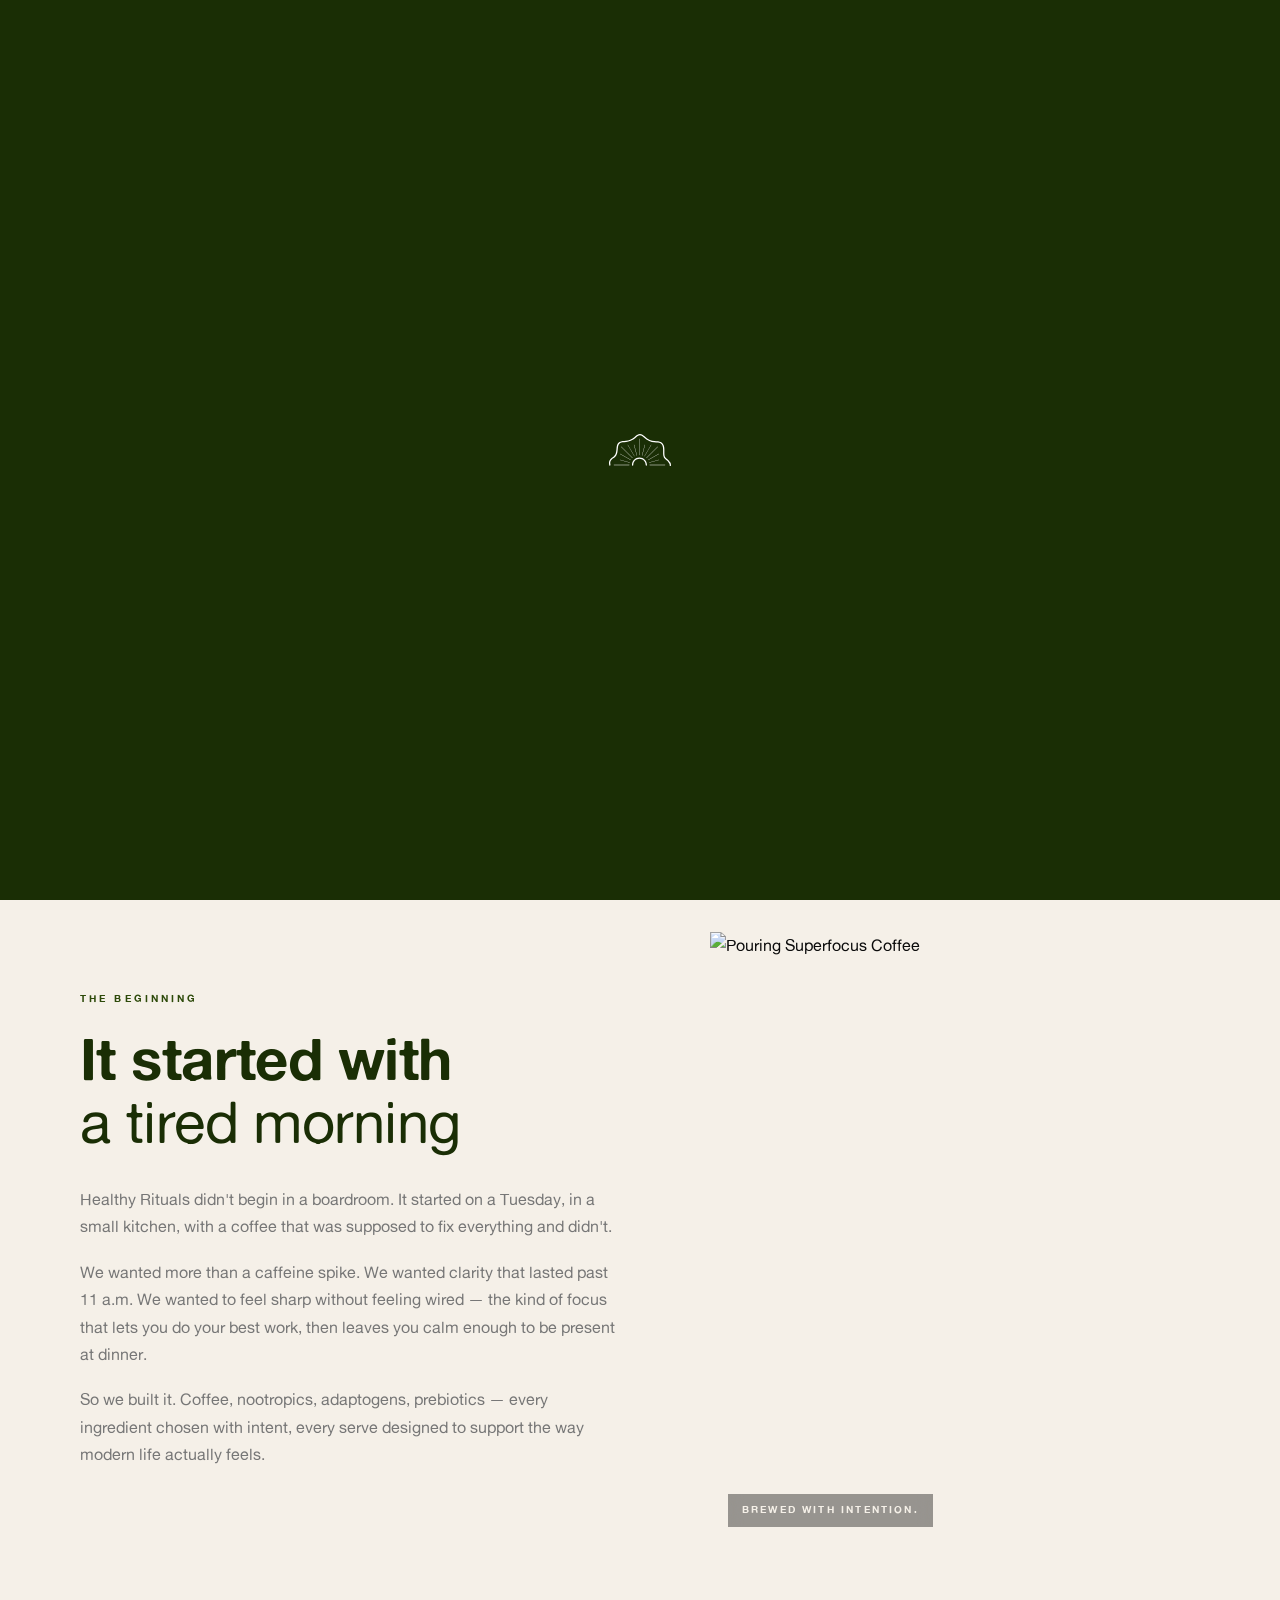
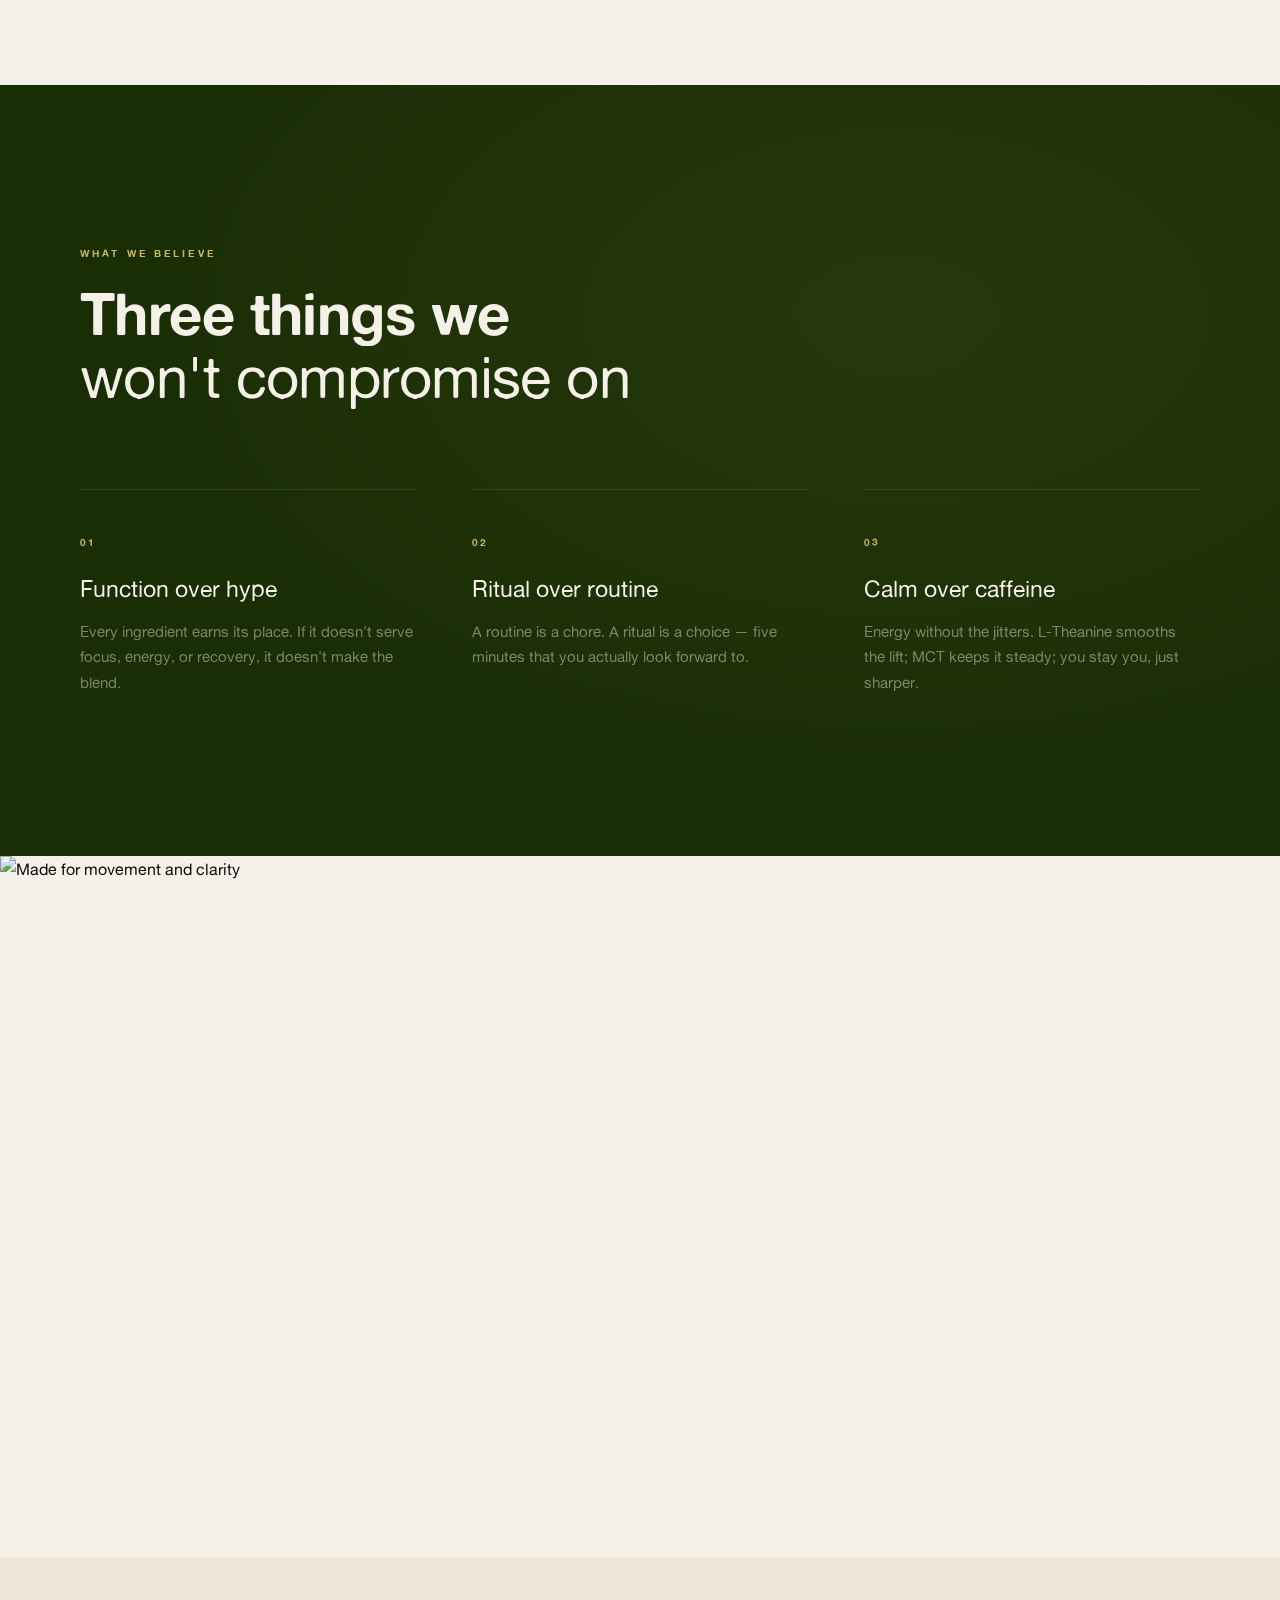
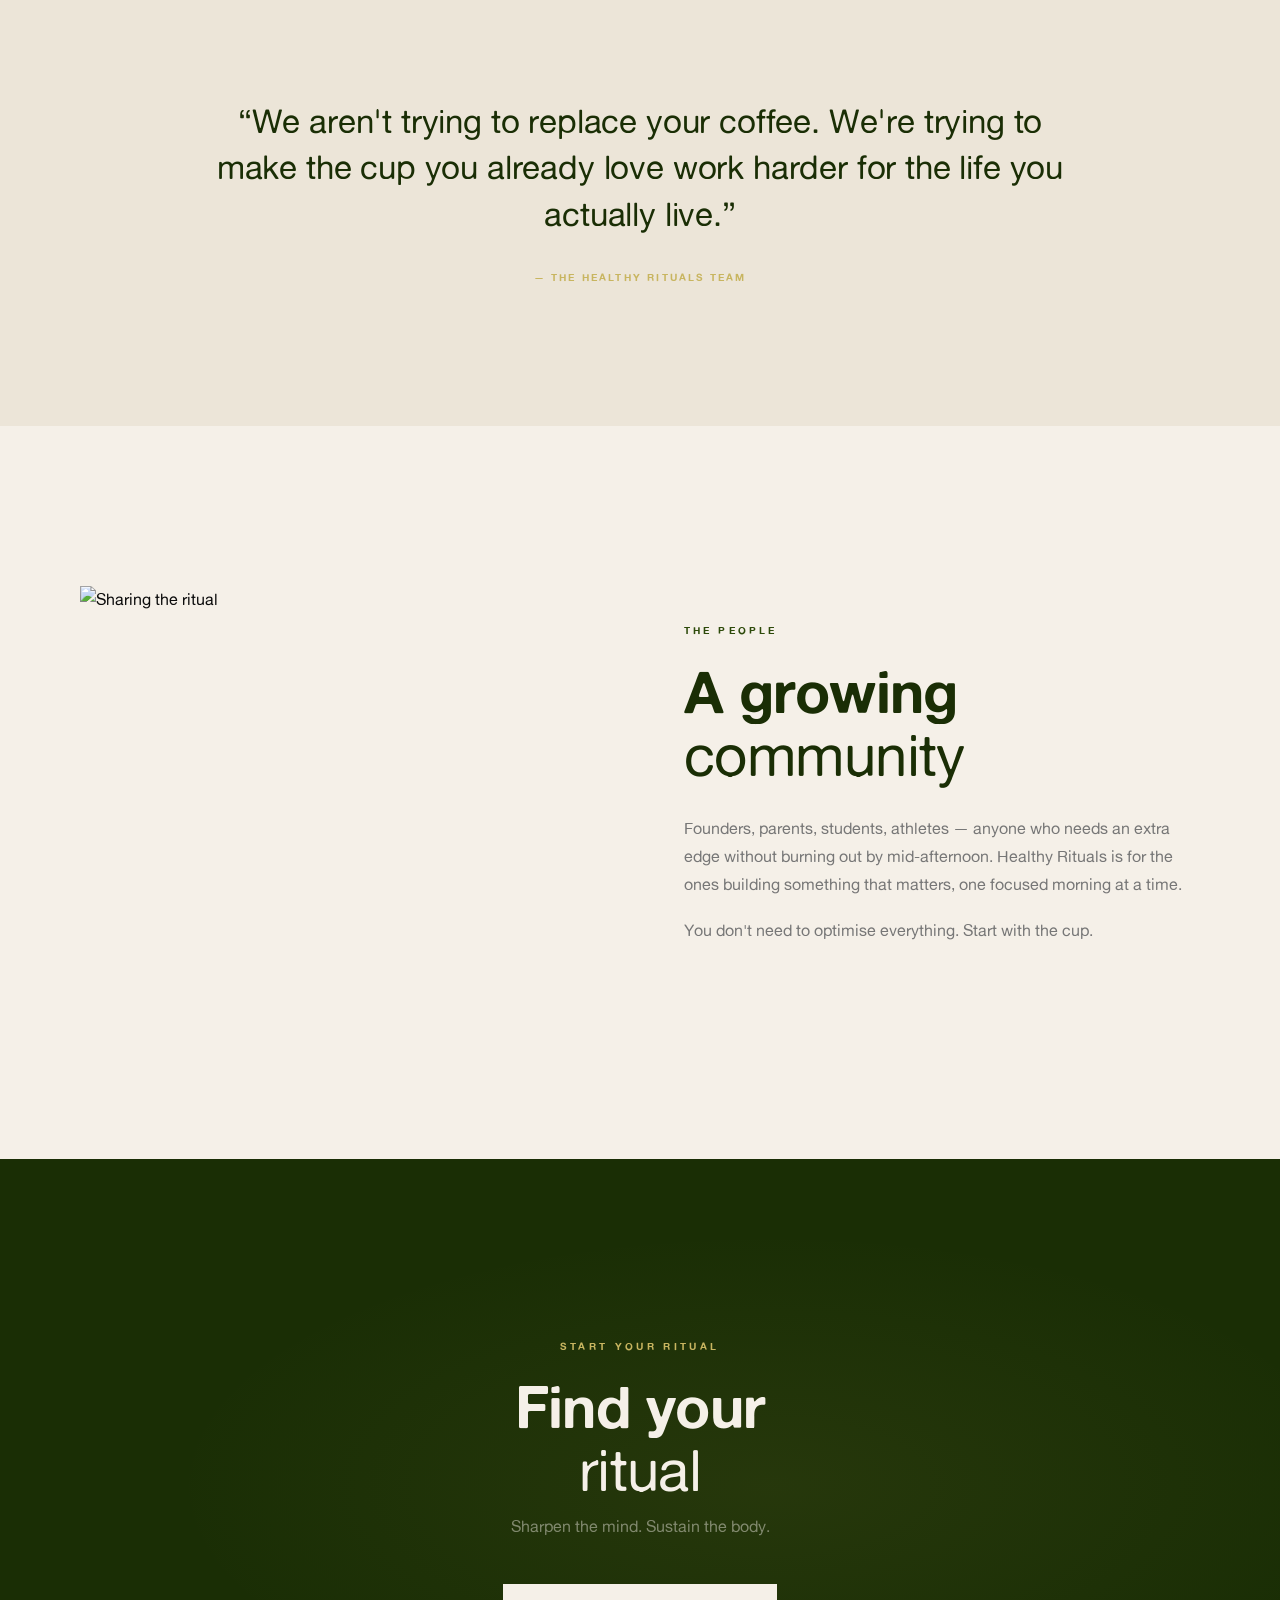
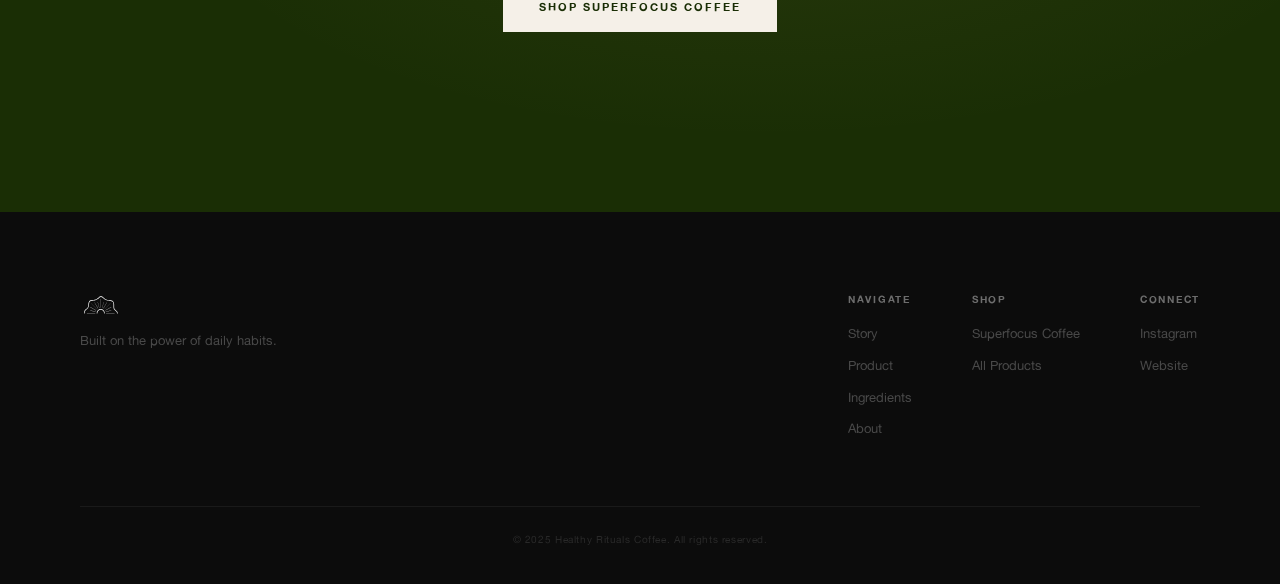
==== about.html @ 7d1db58f "Add About page with origin story, pillars, and lifestyle stills Co-Authored-By: Claude Opus 4.7 <nor" ====
<!DOCTYPE html>
<html lang="en">
<head>
  <meta charset="UTF-8">
  <meta name="viewport" content="width=device-width, initial-scale=1.0">
  <title>About | Healthy Rituals</title>
  <meta name="description" content="The story behind Healthy Rituals — a daily practice built on focus, balance, and the small rituals that shape a sharper life.">
  <link rel="preconnect" href="https://fonts.googleapis.com">
  <link rel="preconnect" href="https://fonts.gstatic.com" crossorigin>
  <link href="https://fonts.googleapis.com/css2?family=Cormorant+Garamond:ital,wght@0,300;0,400;0,600;1,300;1,400&family=DM+Sans:wght@400;500;700&display=swap" rel="stylesheet">
  <link rel="stylesheet" href="styles.css">
</head>
<body class="page-about">

  <!-- LOADER -->
  <div class="loader" id="loader">
    <div class="loader__logo">
      <img src="Logo-SVG/Healthy_Rituals_Logo_Suite (2)-1.svg" alt="">
    </div>
  </div>

  <!-- NAV -->
  <nav class="nav nav--solid" id="nav">
    <div class="nav__inner">
      <a href="index.html" class="nav__logo">
        <img src="Logo-SVG/Healthy_Rituals_Logo_Suite (2)-1.svg" alt="Healthy Rituals">
      </a>
      <div class="nav__center">
        <a href="index.html#story">Story</a>
        <a href="index.html#product">Product</a>
        <a href="index.html#ingredients">Ingredients</a>
        <a href="about.html" class="is-active">About</a>
      </div>
      <a href="https://healthyritualscoffee.com/products/superfocus-coffee" class="nav__shop" target="_blank" rel="noopener">Shop</a>
      <button class="nav__burger" id="navBurger" aria-label="Menu"><span></span><span></span></button>
    </div>
  </nav>

  <!-- MOBILE MENU -->
  <div class="mob" id="mob">
    <a href="index.html#story" class="mob__link">Story</a>
    <a href="index.html#product" class="mob__link">Product</a>
    <a href="index.html#ingredients" class="mob__link">Ingredients</a>
    <a href="about.html" class="mob__link">About</a>
    <a href="https://healthyritualscoffee.com/products/superfocus-coffee" class="mob__link" target="_blank" rel="noopener">Shop</a>
  </div>

  <!-- ABOUT HERO -->
  <header class="abt-hero">
    <div class="abt-hero__img">
      <img src="img/about-hero.jpg" alt="A quiet morning ritual by the water">
    </div>
    <div class="abt-hero__overlay"></div>
    <div class="abt-hero__content wrap">
      <span class="tag tag--gold" data-reveal>Our Story</span>
      <h1 data-reveal>Built for the<br><em>quiet hours</em></h1>
      <p data-reveal>The minutes before the world wakes up. The cup that sets the tone. We make small rituals that carry the rest of the day.</p>
    </div>
  </header>

  <!-- ORIGIN -->
  <section class="abt-origin">
    <div class="wrap">
      <div class="abt-origin__layout">
        <div class="abt-origin__copy" data-reveal>
          <span class="tag">The beginning</span>
          <h2>It started with<br><em>a tired morning</em></h2>
          <p class="abt-lead">Healthy Rituals didn't begin in a boardroom. It started on a Tuesday, in a small kitchen, with a coffee that was supposed to fix everything and didn't.</p>
          <p>We wanted more than a caffeine spike. We wanted clarity that lasted past 11 a.m. We wanted to feel sharp without feeling wired — the kind of focus that lets you do your best work, then leaves you calm enough to be present at dinner.</p>
          <p>So we built it. Coffee, nootropics, adaptogens, prebiotics — every ingredient chosen with intent, every serve designed to support the way modern life actually feels.</p>
        </div>
        <div class="abt-origin__visual" data-reveal>
          <img src="img/about-brew.jpg" alt="Pouring Superfocus Coffee">
          <span class="abt-origin__caption">Brewed with intention.</span>
        </div>
      </div>
    </div>
  </section>

  <!-- PILLARS -->
  <section class="abt-pillars">
    <div class="abt-pillars__bg"></div>
    <div class="wrap">
      <div class="abt-pillars__head" data-reveal>
        <span class="tag tag--light">What we believe</span>
        <h2>Three things we<br><em>won't compromise on</em></h2>
      </div>
      <div class="abt-pillars__grid">
        <article class="abt-pillar" data-reveal>
          <span class="abt-pillar__n">01</span>
          <h3>Function over hype</h3>
          <p>Every ingredient earns its place. If it doesn't serve focus, energy, or recovery, it doesn't make the blend.</p>
        </article>
        <article class="abt-pillar" data-reveal>
          <span class="abt-pillar__n">02</span>
          <h3>Ritual over routine</h3>
          <p>A routine is a chore. A ritual is a choice — five minutes that you actually look forward to.</p>
        </article>
        <article class="abt-pillar" data-reveal>
          <span class="abt-pillar__n">03</span>
          <h3>Calm over caffeine</h3>
          <p>Energy without the jitters. L-Theanine smooths the lift; MCT keeps it steady; you stay you, just sharper.</p>
        </article>
      </div>
    </div>
  </section>

  <!-- WIDE IMAGE -->
  <section class="abt-bleed">
    <img src="img/about-movement.jpg" alt="Made for movement and clarity">
  </section>

  <!-- VOICE -->
  <section class="abt-voice">
    <div class="wrap">
      <blockquote data-reveal>
        <p>“We aren't trying to replace your coffee. We're trying to make the cup you already love work harder for the life you actually live.”</p>
        <footer>— The Healthy Rituals Team</footer>
      </blockquote>
    </div>
  </section>

  <!-- COMMUNITY -->
  <section class="abt-community">
    <div class="wrap">
      <div class="abt-community__layout">
        <div class="abt-community__visual" data-reveal>
          <img src="img/about-community.jpg" alt="Sharing the ritual">
        </div>
        <div class="abt-community__copy" data-reveal>
          <span class="tag">The people</span>
          <h2>A growing<br><em>community</em></h2>
          <p>Founders, parents, students, athletes — anyone who needs an extra edge without burning out by mid-afternoon. Healthy Rituals is for the ones building something that matters, one focused morning at a time.</p>
          <p>You don't need to optimise everything. Start with the cup.</p>
        </div>
      </div>
    </div>
  </section>

  <!-- CTA -->
  <section class="cta">
    <div class="cta__bg"></div>
    <div class="wrap">
      <div class="cta__inner" data-reveal>
        <p class="cta__tag">Start Your Ritual</p>
        <h2>Find your<br><em>ritual</em></h2>
        <p class="cta__sub">Sharpen the mind. Sustain the body.</p>
        <a href="https://healthyritualscoffee.com/products/superfocus-coffee" class="btn btn--cream" target="_blank" rel="noopener">Shop Superfocus Coffee</a>
      </div>
    </div>
  </section>

  <!-- FOOTER -->
  <footer class="footer">
    <div class="wrap">
      <div class="footer__top">
        <div class="footer__brand">
          <img src="Logo-SVG/Healthy_Rituals_Logo_Suite (2)-1.svg" alt="Healthy Rituals" class="footer__logo">
          <p>Built on the power of daily habits.</p>
        </div>
        <div class="footer__links">
          <div class="footer__col">
            <span>Navigate</span>
            <a href="index.html#story">Story</a>
            <a href="index.html#product">Product</a>
            <a href="index.html#ingredients">Ingredients</a>
            <a href="about.html">About</a>
          </div>
          <div class="footer__col">
            <span>Shop</span>
            <a href="https://healthyritualscoffee.com/products/superfocus-coffee" target="_blank" rel="noopener">Superfocus Coffee</a>
            <a href="https://healthyritualscoffee.com" target="_blank" rel="noopener">All Products</a>
          </div>
          <div class="footer__col">
            <span>Connect</span>
            <a href="https://instagram.com/healthyrituals.coffee" target="_blank" rel="noopener">Instagram</a>
            <a href="https://healthyritualscoffee.com.au" target="_blank" rel="noopener">Website</a>
          </div>
        </div>
      </div>
      <div class="footer__bottom">
        <p>&copy; 2025 Healthy Rituals Coffee. All rights reserved.</p>
      </div>
    </div>
  </footer>

  <script src="https://cdnjs.cloudflare.com/ajax/libs/gsap/3.12.5/gsap.min.js"></script>
  <script src="https://cdnjs.cloudflare.com/ajax/libs/gsap/3.12.5/ScrollTrigger.min.js"></script>
  <script src="script.js"></script>
</body>
</html>
---- styles.css ----
/* =============================================
   HEALTHY RITUALS — DISTINCTIVE PREMIUM DESIGN
   Primary font: AlteHaas Grotesk throughout
   ============================================= */

@font-face {
  font-family: 'AlteHaas';
  src: url('Fonts/AlteHaasGroteskRegular.ttf') format('truetype');
  font-weight: 400; font-display: swap;
}
@font-face {
  font-family: 'AlteHaas';
  src: url('Fonts/AlteHaasGroteskBold.ttf') format('truetype');
  font-weight: 700; font-display: swap;
}

:root {
  --green: #1a2e05;
  --green2: #2d4a0a;
  --cream: #f5f0e8;
  --cream2: #ece5d8;
  --gold: #c8b560;
  --dark: #0c0c0c;
  --grey: #777;
  --grey-light: #aaa;
  --border: rgba(26,46,5,0.08);
  --serif: 'AlteHaas', sans-serif;
  --sans: 'AlteHaas', sans-serif;
  --brand: 'AlteHaas', sans-serif;
  --ease: cubic-bezier(0.16, 1, 0.3, 1);
  --ease2: cubic-bezier(0.33, 1, 0.68, 1);
}

/* RESET */
*,*::before,*::after{margin:0;padding:0;box-sizing:border-box}
html{-webkit-font-smoothing:antialiased;-moz-osx-font-smoothing:grayscale;scroll-behavior:smooth}
body{font-family:var(--sans);font-weight:400;color:var(--dark);background:var(--cream);overflow-x:hidden;line-height:1.65;font-size:16px}
img{max-width:100%;height:auto;display:block}
a{text-decoration:none;color:inherit}
ul,ol{list-style:none}

/* LAYOUT */
.wrap{max-width:1400px;margin:0 auto;padding:0 80px}
.wrap--narrow{max-width:900px;margin:0 auto;padding:0 80px}

/* TYPOGRAPHY */
.tag {
  font-family: var(--brand);
  font-size: 0.65rem;
  font-weight: 700;
  letter-spacing: 0.3em;
  text-transform: uppercase;
  color: var(--green2);
  display: block;
  margin-bottom: 20px;
}
.tag--light { color: var(--gold); }
.tag--gold { color: var(--gold); }

h2 {
  font-family: var(--sans);
  font-size: clamp(2.2rem, 4.5vw, 3.8rem);
  font-weight: 700;
  line-height: 1.1;
  letter-spacing: -0.01em;
  color: var(--green);
  margin-bottom: 28px;
}
h2 em {
  font-style: normal;
  font-weight: 400;
}

/* BUTTON */
.btn {
  display: inline-flex;
  align-items: center;
  gap: 10px;
  padding: 15px 36px;
  font-family: var(--brand);
  font-weight: 700;
  font-size: 0.68rem;
  letter-spacing: 0.18em;
  text-transform: uppercase;
  background: var(--green);
  color: var(--cream);
  border: none;
  cursor: pointer;
  transition: all 0.4s var(--ease);
}
.btn:hover { background:var(--green2); transform:translateY(-2px); }
.btn--cream { background:var(--cream); color:var(--green); }
.btn--cream:hover { background:var(--gold); color:var(--green); }

/* ============ LOADER ============ */
.loader {
  position: fixed; inset:0; z-index:9999;
  background: var(--green);
  display: flex; align-items:center; justify-content:center;
  transition: opacity 0.6s var(--ease), visibility 0.6s;
}
.loader.is-done { opacity:0; visibility:hidden; pointer-events:none; }
.loader__logo img {
  height: 48px; width: auto;
  filter: brightness(0) invert(1);
  opacity: 0;
  animation: loaderFade 1s 0.2s var(--ease) forwards;
}
@keyframes loaderFade {
  from{opacity:0;transform:scale(0.92)} to{opacity:1;transform:scale(1)}
}

/* ============ NAV ============ */
.nav {
  position:fixed;top:0;left:0;width:100%;z-index:100;
  padding:24px 0;
  transition:all 0.5s var(--ease);
}
.nav.is-scrolled {
  padding:14px 0;
  background:rgba(245,240,232,0.92);
  backdrop-filter:blur(28px);-webkit-backdrop-filter:blur(28px);
  box-shadow:0 1px 0 rgba(0,0,0,0.04);
}
.nav__inner {
  max-width:1400px;margin:0 auto;padding:0 80px;
  display:flex;align-items:center;justify-content:space-between;
}
.nav__logo img {
  height:42px;width:auto;
  filter:brightness(0) invert(1);
  transition:filter 0.5s;
}
.nav.is-scrolled .nav__logo img { filter:none; }

.nav__center {display:flex;gap:32px}
.nav__center a, .nav__shop {
  font-family:var(--brand);
  font-size:0.68rem;font-weight:700;
  letter-spacing:0.14em;text-transform:uppercase;
  color:rgba(245,240,232,0.65);
  transition:color 0.3s;
}
.nav__center a:hover, .nav__shop:hover { color:var(--cream); }
.nav.is-scrolled .nav__center a, .nav.is-scrolled .nav__shop { color:var(--grey); }
.nav.is-scrolled .nav__center a:hover, .nav.is-scrolled .nav__shop:hover { color:var(--dark); }

.nav__shop {
  padding:9px 22px;
  border:1px solid rgba(245,240,232,0.2);
}
.nav.is-scrolled .nav__shop { border-color:var(--green); color:var(--green); }
.nav.is-scrolled .nav__shop:hover { background:var(--green);color:var(--cream); }

.nav__burger {
  display:none;background:none;border:none;cursor:pointer;
  width:26px;height:18px;position:relative;z-index:101;
}
.nav__burger span {
  display:block;width:100%;height:1.5px;
  background:var(--cream);position:absolute;left:0;
  transition:all 0.4s var(--ease);
}
.nav__burger span:first-child{top:3px}
.nav__burger span:last-child{bottom:3px}
.nav.is-scrolled .nav__burger span{background:var(--dark)}
.nav__burger.is-active span:first-child{top:50%;transform:translateY(-50%) rotate(45deg);background:var(--cream)}
.nav__burger.is-active span:last-child{bottom:50%;transform:translateY(50%) rotate(-45deg);background:var(--cream)}

.mob {
  position:fixed;inset:0;z-index:99;background:var(--green);
  display:flex;flex-direction:column;align-items:center;justify-content:center;gap:24px;
  opacity:0;pointer-events:none;transition:opacity 0.5s var(--ease);
}
.mob.is-active{opacity:1;pointer-events:all}
.mob__link {
  font-family:var(--sans);font-size:2rem;font-weight:400;
  color:var(--cream);opacity:0.6;transition:opacity 0.3s;
}
.mob__link:hover{opacity:1}

/* ============ HERO — Scroll-Expanding Video ============ */
.hero {
  position: relative;
  height: 100vh;
  min-height: 640px;
  display: flex;
  align-items: center;
  justify-content: center;
  overflow: hidden;
  background: var(--dark);
}

/* Background image behind the video */
.hero__bg-image {
  position: absolute;
  inset: 0;
  z-index: 0;
}
.hero__bg-image img {
  width: 100%;
  height: 100%;
  object-fit: cover;
  filter: brightness(0.5) saturate(0.85);
}
.hero__bg-dim {
  position: absolute;
  inset: 0;
  background: radial-gradient(ellipse at center, rgba(10,10,10,0.2) 0%, rgba(10,10,10,0.6) 100%);
}

/* Expanding video container — starts small, grows to fill viewport */
.hero__media {
  position: relative;
  z-index: 1;
  width: 320px;
  height: 420px;
  border-radius: 20px;
  overflow: hidden;
  flex-shrink: 0;
  transition: border-radius 0.1s linear;
}
.hero__video {
  width: 100%;
  height: 100%;
  object-fit: cover;
  display: block;
}
.hero__media-dim {
  position: absolute;
  inset: 0;
  background: rgba(10,10,10,0.5);
  pointer-events: none;
  transition: opacity 0.1s linear;
}

/* Title text overlay */
.hero__text {
  position: absolute;
  z-index: 2;
  text-align: center;
  color: var(--cream);
  pointer-events: none;
  display: flex;
  flex-direction: column;
  align-items: center;
}
.hero__tag {
  font-family: var(--brand);
  font-size: 0.6rem;
  font-weight: 700;
  letter-spacing: 0.4em;
  text-transform: uppercase;
  color: var(--gold);
  margin-bottom: 24px;
  opacity: 0;
}
.hero__h1 {
  font-family: var(--sans);
  font-size: clamp(3rem, 6.5vw, 5.2rem);
  font-weight: 400;
  line-height: 1.05;
  letter-spacing: -0.02em;
  margin-bottom: 20px;
  display: flex;
  flex-direction: column;
  align-items: center;
  gap: 4px;
}
.hero__word {
  display: inline-block;
  transition: transform 0.05s linear;
  will-change: transform;
  opacity: 0;
}
.hero__word--right em {
  font-style: italic;
  font-weight: 400;
}
.hero__sub {
  font-family: var(--sans);
  font-size: 0.95rem;
  font-weight: 400;
  color: rgba(245,240,232,0.55);
  line-height: 1.7;
  max-width: 420px;
  opacity: 0;
}
.hero__scroll-hint {
  position: absolute;
  bottom: -80px;
  font-family: var(--brand);
  font-size: 0.6rem;
  font-weight: 700;
  letter-spacing: 0.3em;
  text-transform: uppercase;
  color: rgba(245,240,232,0.35);
  animation: hintPulse 2.4s ease-in-out infinite;
}
@keyframes hintPulse {
  0%,100% { opacity: 0.25; }
  50% { opacity: 0.7; }
}

/* When hero is fully expanded, hide bg image and text */
.hero.is-expanded .hero__bg-image { opacity: 0; }
.hero.is-expanded .hero__text { opacity: 0; }
.hero.is-expanded .hero__media {
  border-radius: 0 !important;
}

/* ============ INTRO ============ */
.intro {
  padding:180px 0;
  text-align:center;
}
.intro__text {
  font-family:var(--sans);
  font-size:clamp(1.3rem,2.4vw,2.1rem);
  font-weight:400;line-height:1.75;
  color:var(--green);
}
.intro__text em { font-style:normal; }

/* ============ STORY ============ */
.story { padding:0 0 180px; }
.story__layout {
  display:grid;
  grid-template-columns:1.2fr 1fr;
  gap:140px;
  align-items:center;
}
.story__col--img { position:relative; }
.story__img--main {
  width:88%;aspect-ratio:3/4;overflow:hidden;
}
.story__img--main img {
  width:100%;height:100%;object-fit:cover;
  transition:transform 1.4s var(--ease);
}
.story__img--main:hover img { transform:scale(1.02); }
.story__img--float {
  position:absolute;bottom:-60px;right:-20px;
  width:52%;aspect-ratio:3/4;overflow:hidden;
  box-shadow:0 40px 80px rgba(0,0,0,0.1);
}
.story__img--float img { width:100%;height:100%;object-fit:cover; }
.story__col--text h2 { margin-bottom:24px; }
.story__col--text p {
  font-size:0.95rem;color:var(--grey);line-height:1.85;margin-bottom:16px;
}
.story__stats {
  display:flex;gap:40px;margin-top:48px;
  padding-top:40px;border-top:1px solid var(--border);
}
.story__stat strong {
  display:block;
  font-family:var(--sans);
  font-size:2.6rem;font-weight:400;
  color:var(--green);line-height:1;margin-bottom:6px;
}
.story__stat span {
  font-size:0.68rem;font-weight:700;font-family:var(--brand);
  letter-spacing:0.1em;text-transform:uppercase;color:var(--grey);
  line-height:1.4;
}

/* ============ MARQUEE ============ */
.marquee {
  padding:20px 0;overflow:hidden;white-space:nowrap;
  border-top:1px solid var(--border);
  border-bottom:1px solid var(--border);
}
.marquee__track {
  display:inline-flex;align-items:center;gap:20px;
  animation:slide 30s linear infinite;
}
.marquee__track span {
  font-family:var(--sans);font-size:1.1rem;font-weight:400;
  font-style:normal;color:var(--green);
}
.marquee__sep { color:var(--gold);font-style:normal; }
@keyframes slide {
  0%{transform:translateX(0)} 100%{transform:translateX(-50%)}
}

/* ============ BLEED ============ */
.bleed {
  position:relative;margin:120px 0;
  height:70vh;overflow:hidden;
}
.bleed img {
  width:100%;height:100%;object-fit:cover;
  transition:transform 1.2s var(--ease);
}
.bleed__overlay {
  position:absolute;inset:0;
  display:flex;align-items:center;justify-content:center;
  background:rgba(26,46,5,0.4);
}
.bleed blockquote {
  font-family:var(--sans);
  font-size:clamp(1.4rem,3vw,2.4rem);
  font-weight:400;font-style:normal;
  color:var(--cream);text-align:center;
  line-height:1.5;max-width:600px;padding:0 32px;
}

/* ============ PRODUCT ============ */
.product { padding:0 0 180px; }
.product__layout {
  display:grid;
  grid-template-columns:1.1fr 1fr;
  gap:120px;
  align-items:start;
}
.product__visual {
  aspect-ratio:4/5;overflow:hidden;
  position:sticky;top:120px;
}
.product__visual img {
  width:100%;height:100%;object-fit:cover;
  transition:transform 1.4s var(--ease);
}
.product__visual:hover img { transform:scale(1.02); }
.product__detail { padding-top:40px; }
.product__detail p { font-size:0.95rem;color:var(--grey);line-height:1.85;margin-bottom:32px; }

.product__list { margin-bottom:40px; }
.product__row {
  display:flex;justify-content:space-between;align-items:center;
  padding:16px 0;border-bottom:1px solid var(--border);
}
.product__ingredient {
  font-family:var(--sans);font-size:1.15rem;font-weight:400;color:var(--green);
}
.product__benefit {
  font-size:0.78rem;font-weight:700;font-family:var(--brand);
  letter-spacing:0.08em;text-transform:uppercase;color:var(--grey);
}
.product__action {
  display:flex;align-items:center;justify-content:space-between;gap:20px;
  flex-wrap:wrap;padding-top:20px;
}
.product__price {
  font-family:var(--sans);font-size:2rem;font-weight:400;color:var(--green);
}
.product__price small { font-size:0.85rem; }
.product__meta {
  display:block;font-size:0.72rem;font-family:var(--brand);
  color:var(--grey);letter-spacing:0.06em;margin-top:2px;
}

/* ============ BENEFITS ============ */
.benefits {
  position:relative;padding:160px 0;overflow:hidden;
}
.benefits__bg {
  position:absolute;inset:0;
  background:var(--green);
}
.benefits__bg::after {
  content:'';position:absolute;inset:0;
  background:radial-gradient(ellipse at 30% 20%,rgba(200,181,96,0.06)0%,transparent 60%);
}
.benefits .wrap { position:relative;z-index:1; }
.benefits__head { margin-bottom:80px; }
.benefits__head h2 { color:var(--cream); }

.benefits__grid {
  display:grid;grid-template-columns:repeat(4,1fr);gap:48px;
}
.benefits__card {
  padding:44px 0;
  border-top:1px solid rgba(245,240,232,0.08);
}
.benefits__n {
  font-family:var(--brand);font-size:0.65rem;font-weight:700;
  letter-spacing:0.1em;color:var(--gold);
  display:block;margin-bottom:24px;
}
.benefits__card h3 {
  font-family:var(--sans);font-size:1.4rem;font-weight:400;
  color:var(--cream);line-height:1.2;margin-bottom:14px;
}
.benefits__card p {
  font-size:0.85rem;line-height:1.7;color:rgba(245,240,232,0.4);
}

/* ============ INGREDIENTS ============ */
.ingredients { padding:160px 0 120px; }
.ingredients__head { text-align:center;max-width:560px;margin:0 auto 80px; }
.ingredients__scroll {
  display:flex;gap:32px;overflow-x:auto;
  padding:0 80px 48px;scroll-snap-type:x mandatory;
  scrollbar-width:none;cursor:grab;
}
.ingredients__scroll::-webkit-scrollbar{display:none}

.ingredients__card {
  flex-shrink:0;width:320px;scroll-snap-align:start;
}
.ingredients__img {
  aspect-ratio:1;overflow:hidden;margin-bottom:18px;
}
.ingredients__img img {
  width:100%;height:100%;object-fit:cover;
  transition:transform 0.8s var(--ease);
}
.ingredients__card:hover .ingredients__img img { transform:scale(1.05); }
.ingredients__card h3 {
  font-family:var(--sans);font-size:1.1rem;font-weight:400;
  color:var(--green);margin-bottom:4px;
}
.ingredients__card p { font-size:0.8rem;color:var(--grey); }

/* ============ HOW TO USE ============ */
.howto {
  padding:140px 0 160px;
  background:var(--cream2);
  position:relative;
}
.howto__head {
  text-align:center;max-width:560px;margin:0 auto 90px;
}
.howto__grid {
  display:grid;grid-template-columns:repeat(3,1fr);gap:64px;
  max-width:1100px;margin:0 auto;
}
.howto__step {
  padding:48px 0 0;
  border-top:1px solid rgba(26,46,5,0.12);
}
.howto__n {
  font-family:var(--brand);font-size:0.65rem;font-weight:700;
  letter-spacing:0.18em;color:var(--gold);
  display:block;margin-bottom:28px;
}
.howto__step h3 {
  font-family:var(--sans);font-size:1.6rem;font-weight:400;
  color:var(--green);line-height:1.2;margin-bottom:16px;
}
.howto__step p {
  font-size:0.92rem;line-height:1.7;color:var(--grey);
  max-width:280px;
}

/* ============ GALLERY ============ */
.gallery { padding:0 80px;margin-bottom:160px; }
.gallery__row {
  display:grid;gap:16px;margin-bottom:16px;
}
.gallery__row:first-child { grid-template-columns:1.6fr 1fr; }
.gallery__row--offset { grid-template-columns:1fr 1.6fr; }
.gallery__item { overflow:hidden; }
.gallery__item--wide { aspect-ratio:16/10; }
.gallery__item--tall { aspect-ratio:3/4; }
.gallery__item--sq { aspect-ratio:1; }
.gallery__item img {
  width:100%;height:100%;object-fit:cover;
  transition:transform 1s var(--ease);
}
.gallery__item:hover img { transform:scale(1.03); }

/* ============ REVIEWS ============ */
.reviews {
  padding:160px 0;
  background:var(--cream);
  position:relative;
  overflow:hidden;
}
.reviews__bg-glow {
  position:absolute;inset:0;
  background:radial-gradient(ellipse at 20% 80%,rgba(200,181,96,0.06)0%,transparent 50%);
  pointer-events:none;
}
.reviews__head {
  text-align:center;margin-bottom:72px;position:relative;z-index:1;
}
.reviews__track-wrap {
  overflow:hidden;
  position:relative;
  z-index:1;
}
.reviews__track-wrap::before,
.reviews__track-wrap::after {
  content:'';position:absolute;top:0;bottom:0;width:120px;z-index:2;pointer-events:none;
}
.reviews__track-wrap::before {
  left:0;background:linear-gradient(to right,var(--cream),transparent);
}
.reviews__track-wrap::after {
  right:0;background:linear-gradient(to left,var(--cream),transparent);
}
.reviews__track {
  display:flex;gap:28px;
  animation:reviewsScroll 40s linear infinite;
  width:max-content;
}
.reviews__track:hover { animation-play-state:paused; }
@keyframes reviewsScroll {
  0% { transform:translateX(0); }
  100% { transform:translateX(-50%); }
}
.reviews__card {
  flex-shrink:0;width:400px;
  padding:44px 40px;
  background:#fff;
  border-radius:12px;
  box-shadow:0 2px 20px rgba(26,46,5,0.04);
  border:1px solid rgba(26,46,5,0.05);
  transition:all 0.4s var(--ease);
}
.reviews__card:hover {
  transform:translateY(-4px);
  box-shadow:0 12px 40px rgba(26,46,5,0.08);
}
.reviews__stars {
  color:var(--gold);font-size:0.85rem;letter-spacing:4px;margin-bottom:20px;
}
.reviews__title {
  font-family:var(--sans);font-size:1.05rem;font-weight:700;
  color:var(--green);margin-bottom:12px;
}
.reviews__card p {
  font-family:var(--sans);font-size:0.88rem;font-weight:400;
  line-height:1.8;color:var(--grey);margin-bottom:28px;
}
.reviews__card cite {
  font-family:var(--brand);font-style:normal;
  font-size:0.62rem;font-weight:700;
  letter-spacing:0.14em;text-transform:uppercase;
  color:var(--green);
  display:flex;align-items:center;gap:10px;
}
.reviews__card cite::before {
  content:'';display:block;width:16px;height:1px;
  background:var(--green);opacity:0.25;
}
.reviews__badge {
  display:inline-block;
  font-family:var(--brand);font-size:0.52rem;font-weight:700;
  letter-spacing:0.1em;text-transform:uppercase;
  color:var(--green2);
  background:rgba(45,74,10,0.08);
  padding:4px 10px;margin-top:14px;
  border-radius:20px;
}

/* ============ FAQ ============ */
.faq {
  padding: 160px 0;
  background: var(--cream);
}
.faq__head {
  text-align: center;
  margin-bottom: 72px;
}
.faq__list {
  max-width: 800px;
  margin: 0 auto;
}
.faq__item {
  border-bottom: 1px solid var(--border);
}
.faq__item:first-child {
  border-top: 1px solid var(--border);
}
.faq__q {
  display: flex;
  align-items: center;
  justify-content: space-between;
  padding: 28px 0;
  font-family: var(--sans);
  font-size: 1.2rem;
  font-weight: 400;
  color: var(--green);
  cursor: pointer;
  list-style: none;
  transition: color 0.3s;
}
.faq__q::-webkit-details-marker { display: none; }
.faq__q::after {
  content: '+';
  font-family: var(--sans);
  font-size: 1.4rem;
  font-weight: 400;
  color: var(--grey-light);
  transition: transform 0.3s var(--ease);
  flex-shrink: 0;
  margin-left: 24px;
}
.faq__item[open] .faq__q::after {
  content: '−';
  transform: rotate(180deg);
}
.faq__item[open] .faq__q {
  color: var(--green2);
}
.faq__a {
  padding: 0 0 28px;
}
.faq__a p {
  font-size: 0.92rem;
  line-height: 1.75;
  color: var(--grey);
  max-width: 620px;
}

/* ============ CTA ============ */
.cta {
  position:relative;padding:180px 0;text-align:center;overflow:hidden;
}
.cta__bg {
  position:absolute;inset:0;background:var(--green);
}
.cta__bg::after {
  content:'';position:absolute;inset:0;
  background:radial-gradient(ellipse at 60% 50%,rgba(200,181,96,0.07)0%,transparent 55%);
}
.cta .wrap { position:relative;z-index:1; }
.cta__tag {
  font-family:var(--brand);font-size:0.6rem;font-weight:700;
  letter-spacing:0.35em;text-transform:uppercase;
  color:var(--gold);margin-bottom:20px;
}
.cta h2 { color:var(--cream);margin-bottom:12px; }
.cta__sub { color:rgba(245,240,232,0.45);font-size:1rem;margin-bottom:44px; }

/* ============ FOOTER ============ */
.footer { padding:80px 0 36px;background:var(--dark); }
.footer__top { display:flex;justify-content:space-between;gap:60px;padding-bottom:56px;border-bottom:1px solid rgba(255,255,255,0.06); }
.footer__logo { height:26px;width:auto;filter:brightness(0) invert(1);margin-bottom:12px; }
.footer__brand p { font-size:0.82rem;color:rgba(255,255,255,0.25);line-height:1.6; }
.footer__links { display:flex;gap:60px; }
.footer__col span {
  display:block;font-family:var(--brand);
  font-size:0.6rem;font-weight:700;
  letter-spacing:0.18em;text-transform:uppercase;
  color:rgba(255,255,255,0.4);margin-bottom:16px;
}
.footer__col a {
  display:block;font-size:0.82rem;
  color:rgba(255,255,255,0.25);margin-bottom:10px;
  transition:color 0.3s;
}
.footer__col a:hover { color:var(--cream); }
.footer__bottom { padding-top:24px;text-align:center; }
.footer__bottom p { font-size:0.65rem;color:rgba(255,255,255,0.12);letter-spacing:0.06em; }

/* ============ RESPONSIVE ============ */
/* Large desktop */
@media(min-width:1600px){
  .wrap,.wrap--narrow{padding:0 120px}
  .nav__inner{padding:0 120px}
  .ingredients__scroll{padding:0 120px 48px}
  .gallery{padding:0 120px}
  .ingredients__card{width:360px}
}

@media(max-width:1024px){
  .wrap,.wrap--narrow{padding:0 36px}
  .nav__inner{padding:0 36px}
  .story__layout,.product__layout{grid-template-columns:1fr;gap:60px}
  .product__visual{position:static}
  .benefits__grid{grid-template-columns:repeat(2,1fr)}
  .howto__grid{grid-template-columns:1fr;gap:32px;max-width:480px}
  .footer__top{flex-direction:column;gap:40px}
  .gallery{padding:0 36px}
  .full-image,.bleed{margin:80px 0}
  .ingredients__scroll{padding:0 36px 40px}
  .ingredients__card{width:280px}
}
@media(max-width:768px){
  .wrap,.wrap--narrow{padding:0 24px}
  .nav__inner{padding:0 24px}
  .nav__center,.nav__shop{display:none}
  .nav__burger{display:block}
  .intro{padding:120px 0}
  .story{padding:0 0 120px}
  .product{padding:0 0 120px}
  .benefits{padding:100px 0}
  .benefits__grid{grid-template-columns:1fr}
  .howto{padding:100px 0 110px}
  .ingredients{padding:100px 0 80px}
  .ingredients__scroll{padding:0 24px 36px}
  .ingredients__card{width:260px}
  .gallery{padding:0 24px;margin-bottom:100px}
  .gallery__row:first-child,.gallery__row--offset{grid-template-columns:1fr}
  .gallery__item--wide,.gallery__item--tall,.gallery__item--sq{aspect-ratio:4/3}
  .reviews{padding:0 0 100px}
  .reviews__card{width:300px}
  .cta{padding:120px 0}
  .bleed{height:50vh;margin:80px 0}
  .story__img--float{position:relative;bottom:auto;right:auto;width:65%;margin-top:-40px;margin-left:auto}
  .story__stats{gap:24px}
  .story__stat strong{font-size:2rem}
  .footer__links{flex-direction:column;gap:28px}
}
@media(max-width:480px){
  .hero__h1{font-size:2.4rem}
  .hero__media{width:240px;height:340px}
  .ingredients__card{width:220px}
  .product__row{flex-direction:column;align-items:flex-start;gap:4px}
}

/* ============================================
   ABOUT PAGE
   ============================================ */

/* Solid nav variant for inner pages */
.nav--solid {
  background:rgba(245,240,232,0.92);
  backdrop-filter:blur(28px);-webkit-backdrop-filter:blur(28px);
  box-shadow:0 1px 0 rgba(0,0,0,0.04);
  padding:14px 0;
}
.nav--solid .nav__logo img { filter:none; }
.nav--solid .nav__center a, .nav--solid .nav__shop { color:var(--grey); }
.nav--solid .nav__center a:hover, .nav--solid .nav__shop:hover { color:var(--dark); }
.nav--solid .nav__shop { border-color:var(--green); color:var(--green); }
.nav--solid .nav__shop:hover { background:var(--green);color:var(--cream); }
.nav--solid .nav__center a.is-active { color:var(--green); }
.nav--solid .nav__burger span { background:var(--dark); }

.page-about { background:var(--cream); }

/* Hero */
.abt-hero {
  position:relative;
  min-height:88vh;
  display:flex;align-items:flex-end;
  overflow:hidden;
  padding:0 0 110px;
}
.abt-hero__img {
  position:absolute;inset:0;
}
.abt-hero__img img {
  width:100%;height:100%;object-fit:cover;
}
.abt-hero__overlay {
  position:absolute;inset:0;
  background:linear-gradient(180deg,rgba(12,12,12,0.05) 0%,rgba(12,12,12,0.35) 50%,rgba(12,12,12,0.78) 100%);
}
.abt-hero__content {
  position:relative;z-index:1;color:var(--cream);
  max-width:880px;
}
.abt-hero__content .tag { color:var(--gold); margin-bottom:24px; }
.abt-hero__content h1 {
  font-family:var(--sans);
  font-size:clamp(2.8rem,6.5vw,5.6rem);
  font-weight:700;line-height:1.02;letter-spacing:-0.015em;
  color:var(--cream);
  margin-bottom:28px;
}
.abt-hero__content h1 em {
  font-family:var(--sans);
  font-style:italic;font-weight:300;
  color:var(--gold);
}
.abt-hero__content p {
  font-size:1.05rem;line-height:1.7;
  color:rgba(245,240,232,0.78);
  max-width:560px;
}

/* Origin */
.abt-origin {
  padding:140px 0;
  background:var(--cream);
}
.abt-origin__layout {
  display:grid;grid-template-columns:1.05fr 0.95fr;gap:88px;
  align-items:center;
}
.abt-origin__copy h2 { margin-bottom:32px; }
.abt-lead {
  font-size:1.18rem;line-height:1.65;color:var(--green);
  margin-bottom:22px;
}
.abt-origin__copy p {
  font-size:0.98rem;line-height:1.75;color:var(--grey);
  margin-bottom:18px;
}
.abt-origin__visual {
  position:relative;aspect-ratio:4/5;
  overflow:hidden;
}
.abt-origin__visual img {
  width:100%;height:100%;object-fit:cover;
}
.abt-origin__caption {
  position:absolute;bottom:18px;left:18px;
  font-family:var(--brand);font-size:0.62rem;font-weight:700;
  letter-spacing:0.22em;text-transform:uppercase;
  color:var(--cream);
  background:rgba(12,12,12,0.4);padding:8px 14px;
  backdrop-filter:blur(8px);-webkit-backdrop-filter:blur(8px);
}

/* Pillars */
.abt-pillars {
  position:relative;padding:160px 0;overflow:hidden;
}
.abt-pillars__bg {
  position:absolute;inset:0;background:var(--green);
}
.abt-pillars__bg::after {
  content:'';position:absolute;inset:0;
  background:radial-gradient(ellipse at 70% 30%,rgba(200,181,96,0.07)0%,transparent 60%);
}
.abt-pillars .wrap { position:relative;z-index:1; }
.abt-pillars__head { margin-bottom:80px;max-width:680px; }
.abt-pillars__head h2 { color:var(--cream); }
.abt-pillars__grid {
  display:grid;grid-template-columns:repeat(3,1fr);gap:56px;
}
.abt-pillar {
  padding:44px 0 0;
  border-top:1px solid rgba(245,240,232,0.1);
}
.abt-pillar__n {
  font-family:var(--brand);font-size:0.65rem;font-weight:700;
  letter-spacing:0.18em;color:var(--gold);
  display:block;margin-bottom:24px;
}
.abt-pillar h3 {
  font-family:var(--sans);font-size:1.45rem;font-weight:400;
  color:var(--cream);line-height:1.2;margin-bottom:16px;
}
.abt-pillar p {
  font-size:0.92rem;line-height:1.75;color:rgba(245,240,232,0.45);
}

/* Wide bleed image */
.abt-bleed {
  width:100%;height:78vh;overflow:hidden;
}
.abt-bleed img {
  width:100%;height:100%;object-fit:cover;
}

/* Voice / quote */
.abt-voice {
  padding:140px 0;background:var(--cream2);
  text-align:center;
}
.abt-voice blockquote {
  max-width:880px;margin:0 auto;
}
.abt-voice blockquote p {
  font-family:var(--sans);
  font-size:clamp(1.5rem,2.6vw,2.2rem);
  line-height:1.4;font-weight:400;
  color:var(--green);
  letter-spacing:-0.005em;
}
.abt-voice blockquote footer {
  margin-top:32px;
  font-family:var(--brand);font-size:0.62rem;font-weight:700;
  letter-spacing:0.22em;text-transform:uppercase;
  color:var(--gold);
}

/* Community */
.abt-community {
  padding:160px 0;
  background:var(--cream);
}
.abt-community__layout {
  display:grid;grid-template-columns:1fr 1fr;gap:88px;
  align-items:center;
}
.abt-community__visual {
  aspect-ratio:5/4;overflow:hidden;
}
.abt-community__visual img {
  width:100%;height:100%;object-fit:cover;
}
.abt-community__copy h2 { margin-bottom:28px; }
.abt-community__copy p {
  font-size:1rem;line-height:1.75;color:var(--grey);
  margin-bottom:18px;
}

/* About responsive */
@media(max-width:1024px){
  .abt-origin__layout,
  .abt-community__layout { grid-template-columns:1fr;gap:56px; }
  .abt-pillars__grid { grid-template-columns:1fr;gap:40px;max-width:540px; }
  .abt-hero { min-height:78vh;padding:0 0 80px; }
  .abt-bleed { height:60vh; }
}
@media(max-width:768px){
  .abt-origin,.abt-community { padding:100px 0; }
  .abt-pillars,.abt-voice { padding:100px 0; }
  .abt-hero { min-height:72vh; }
  .abt-bleed { height:46vh; }
}
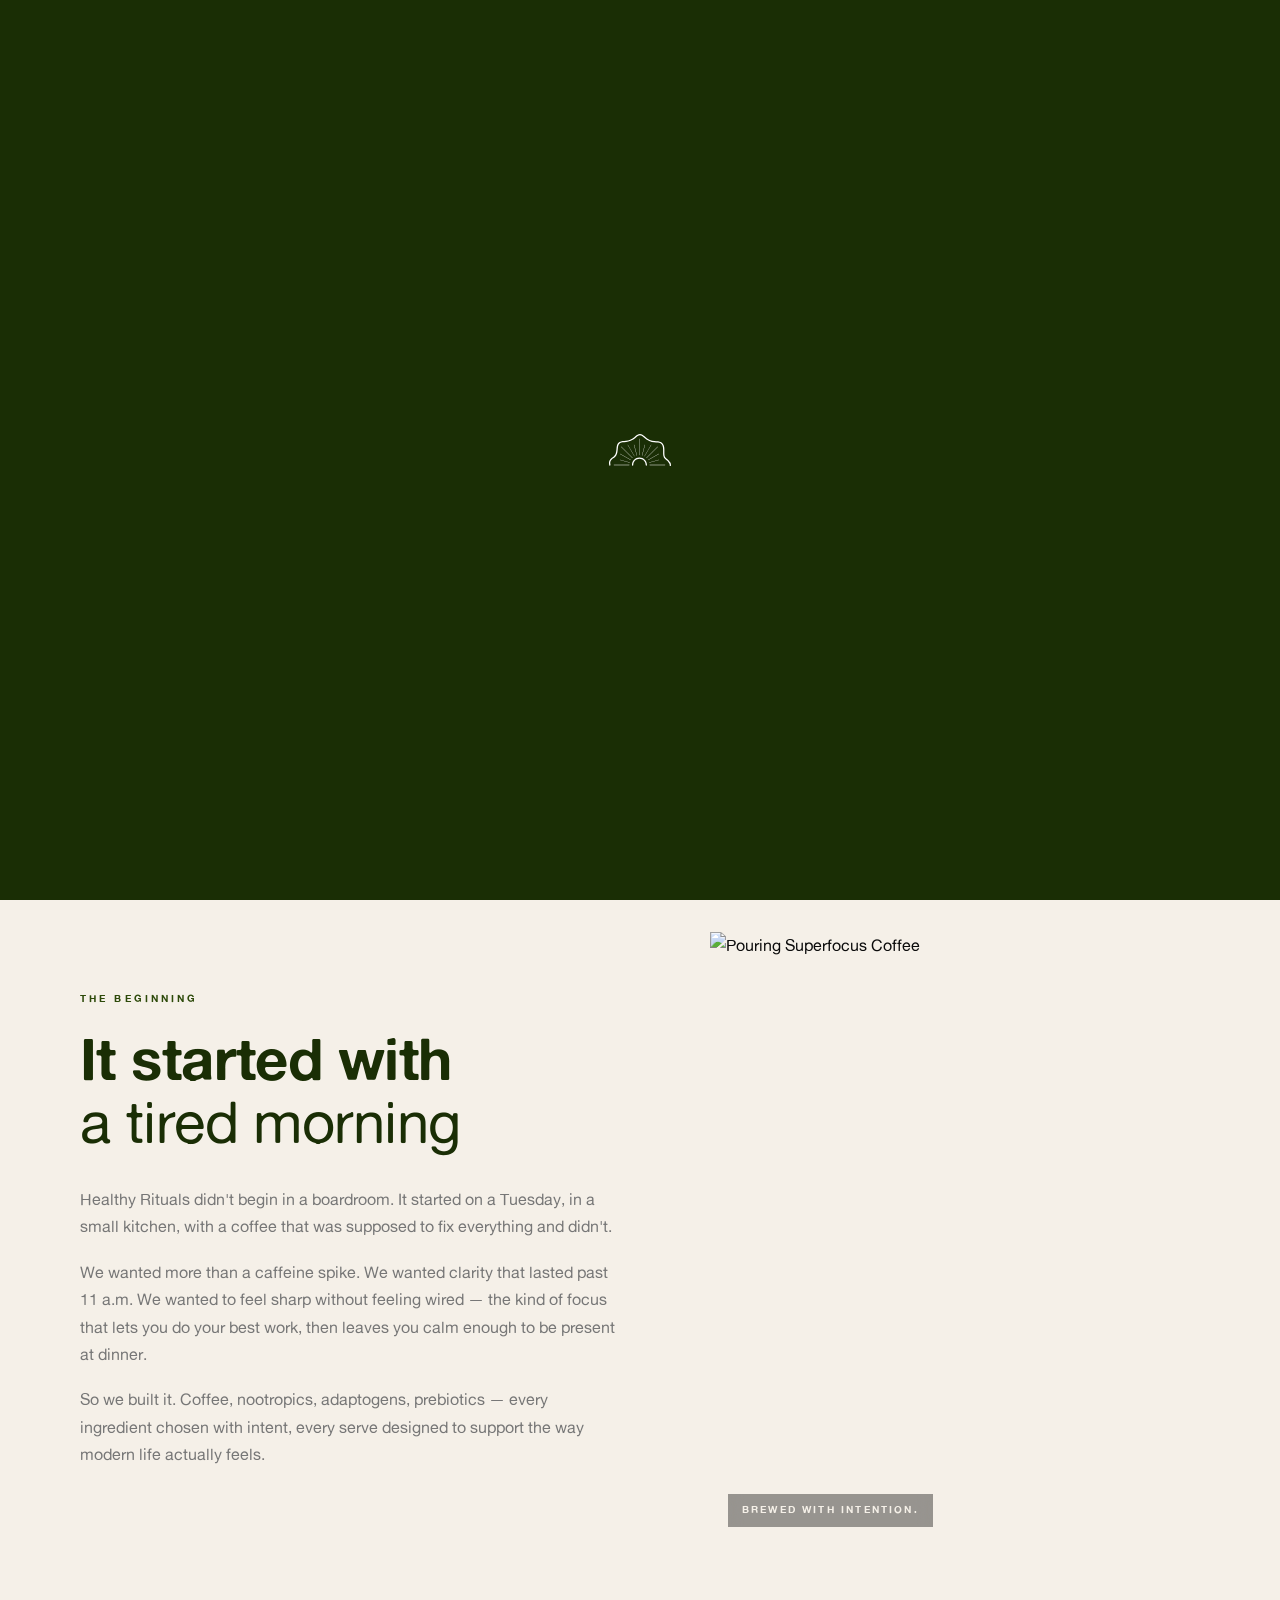
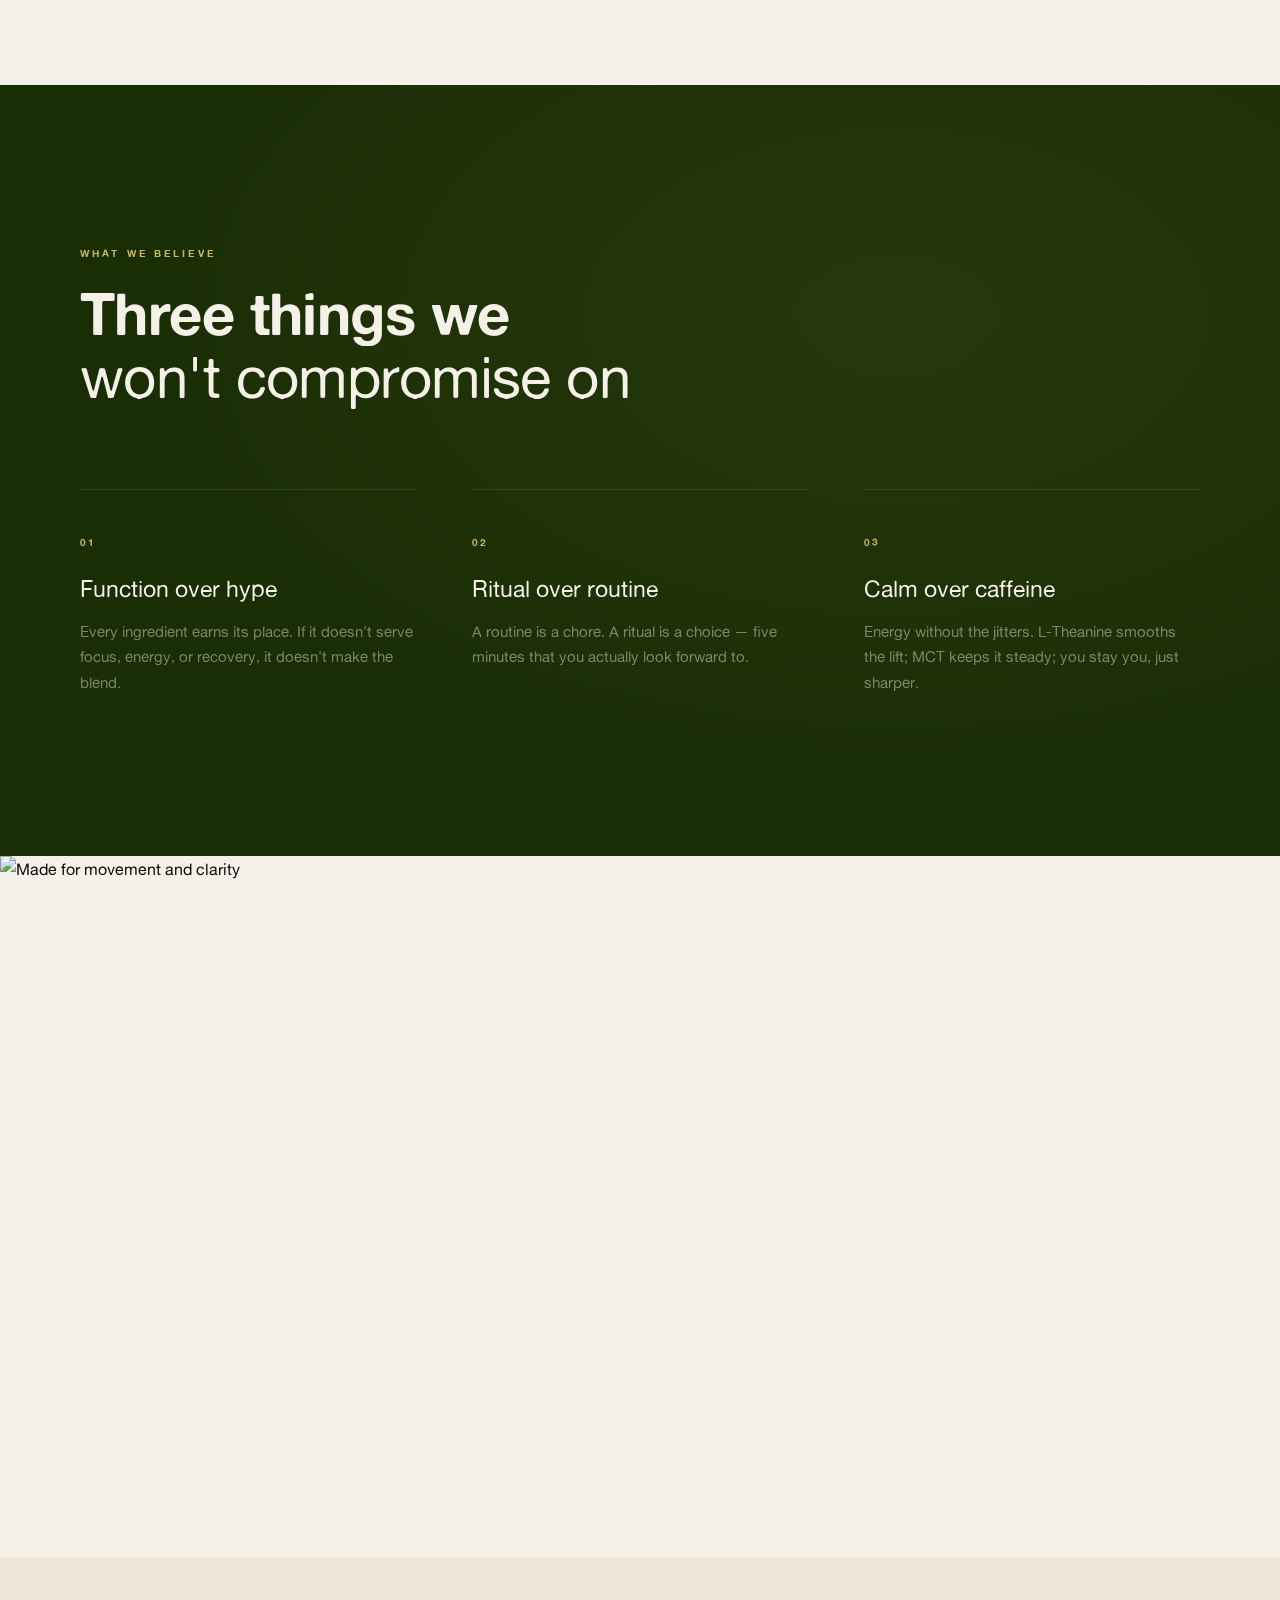
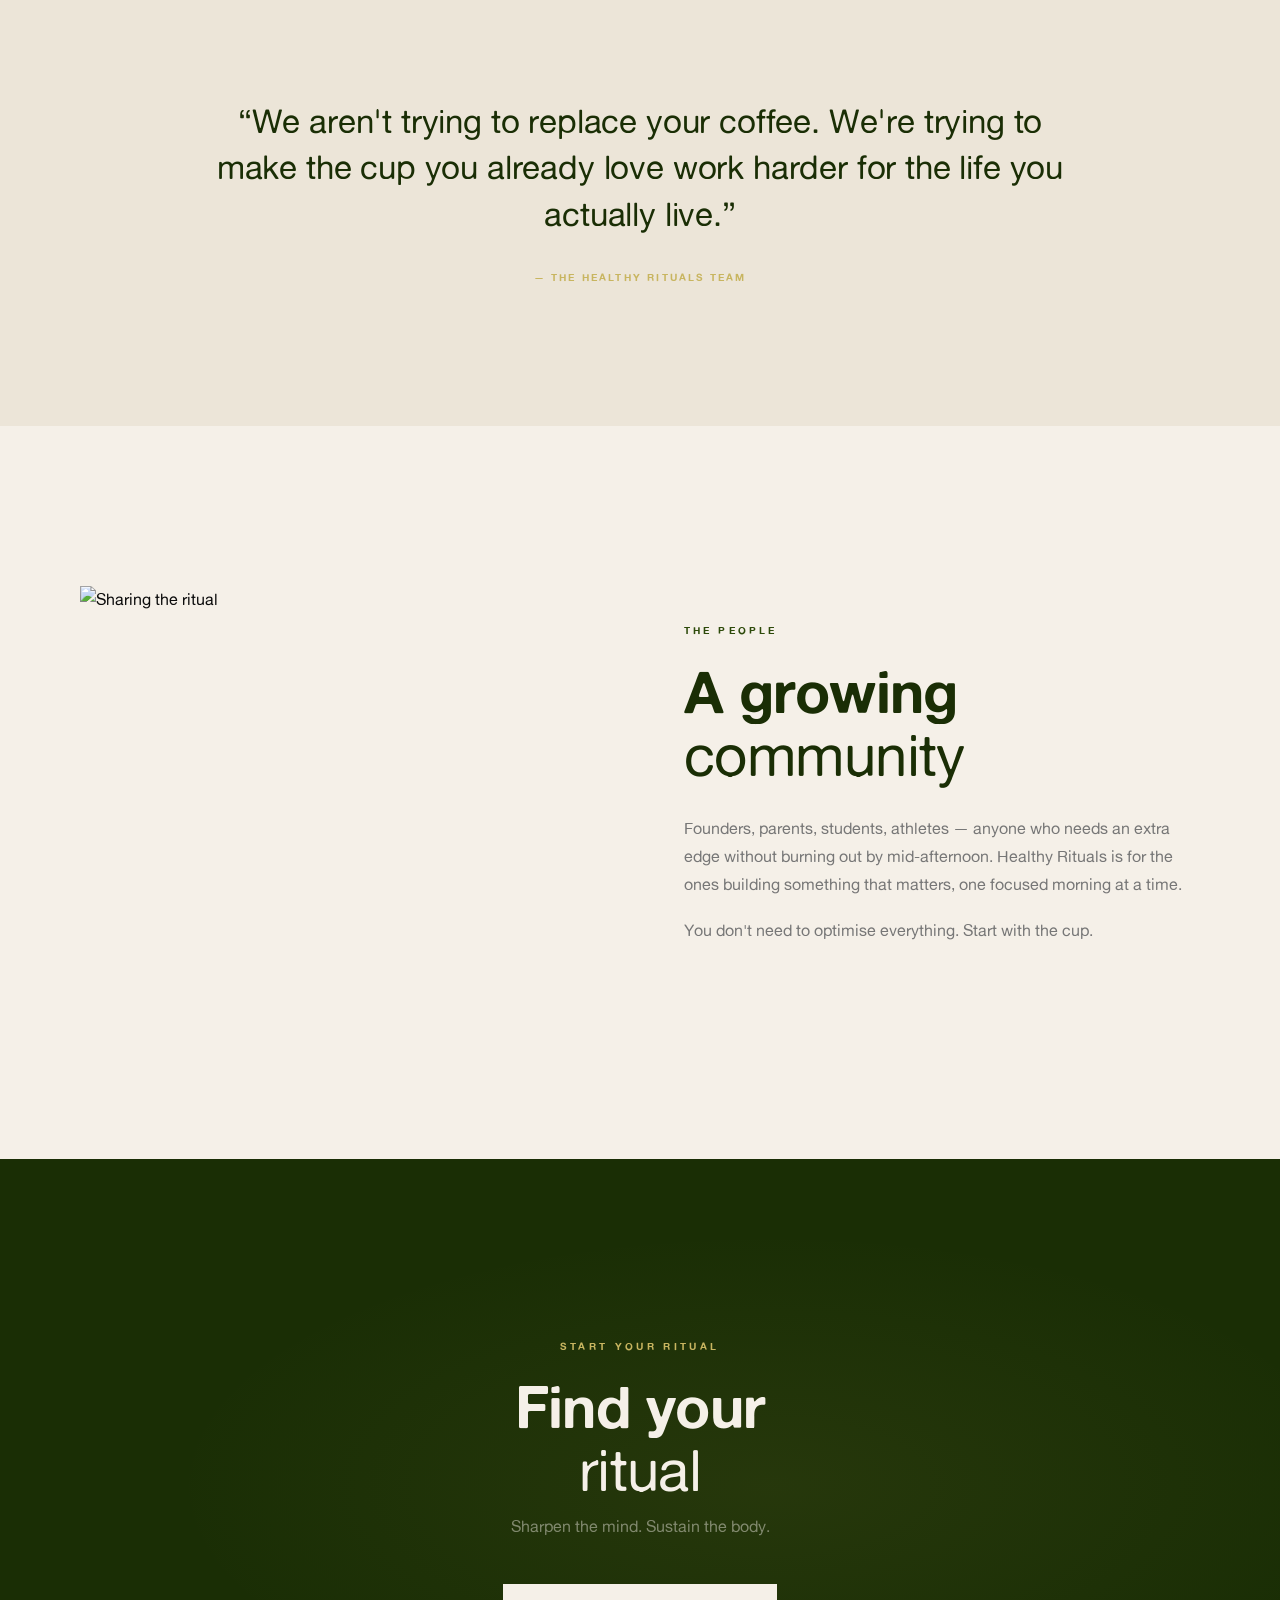
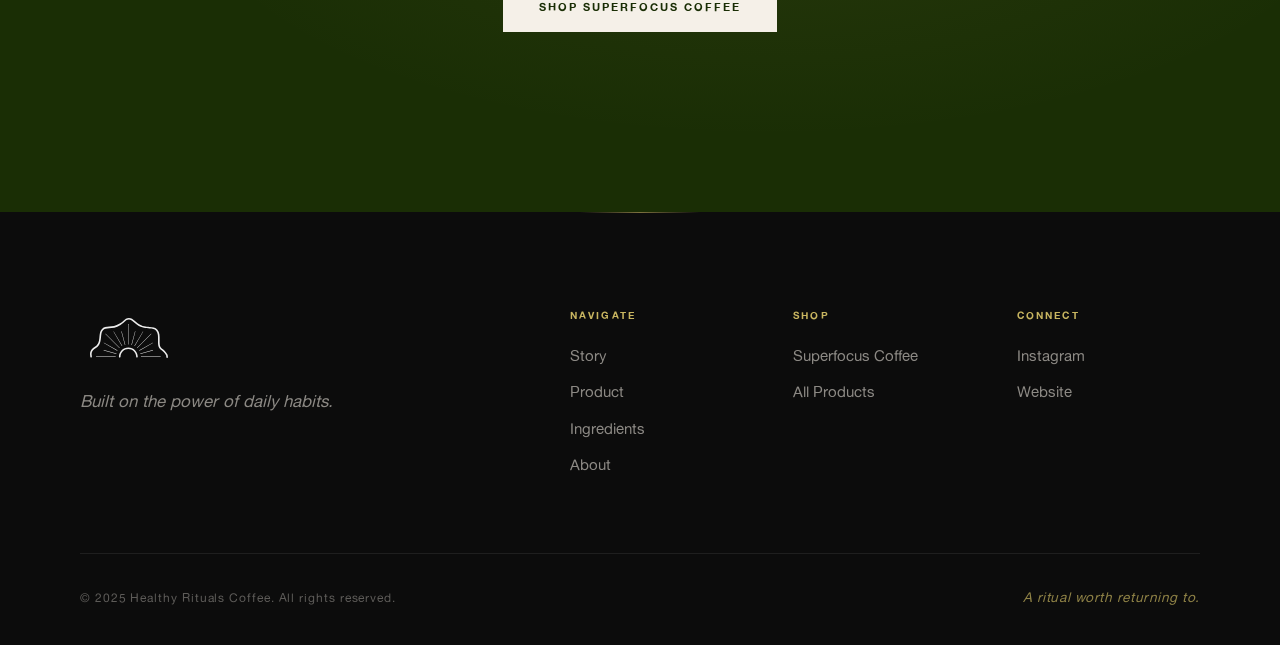
==== commit 21e96daa: "Refresh footer: bigger logo, gold accents, brighter typography Logo scaled from 26px to 60px, column" ====
--- a/about.html
+++ b/about.html
@@ -180,6 +180,7 @@
       </div>
       <div class="footer__bottom">
         <p>&copy; 2025 Healthy Rituals Coffee. All rights reserved.</p>
+        <span class="footer__bottom-tag">A ritual worth returning to.</span>
       </div>
     </div>
   </footer>
--- a/styles.css
+++ b/styles.css
@@ -131,7 +131,9 @@
   filter:brightness(0) invert(1);
   transition:filter 0.5s;
 }
-.nav.is-scrolled .nav__logo img { filter:none; }
+.nav.is-scrolled .nav__logo img {
+  filter:brightness(0) saturate(100%) invert(13%) sepia(38%) saturate(2200%) hue-rotate(67deg) brightness(94%) contrast(98%);
+}
 
 .nav__center {display:flex;gap:32px}
 .nav__center a, .nav__shop {
@@ -490,12 +492,35 @@
 /* ============ INGREDIENTS ============ */
 .ingredients { padding:160px 0 120px; }
 .ingredients__head { text-align:center;max-width:560px;margin:0 auto 80px; }
+.ingredients__nav-wrap { position:relative; }
 .ingredients__scroll {
   display:flex;gap:32px;overflow-x:auto;
   padding:0 80px 48px;scroll-snap-type:x mandatory;
   scrollbar-width:none;cursor:grab;
+  scroll-behavior:smooth;
 }
 .ingredients__scroll::-webkit-scrollbar{display:none}
+.ingredients__nav {
+  position:absolute;top:calc(50% - 50px);transform:translateY(-50%);
+  z-index:5;
+  width:52px;height:52px;
+  border-radius:50%;
+  background:var(--cream);
+  border:1px solid rgba(26,46,5,0.12);
+  color:var(--green);
+  cursor:pointer;
+  display:flex;align-items:center;justify-content:center;
+  transition:all 0.3s var(--ease);
+  box-shadow:0 6px 20px rgba(0,0,0,0.06);
+}
+.ingredients__nav svg { width:22px;height:22px; }
+.ingredients__nav:hover {
+  background:var(--green);color:var(--cream);
+  border-color:var(--green);
+  transform:translateY(-50%) scale(1.05);
+}
+.ingredients__nav--prev { left:24px; }
+.ingredients__nav--next { right:24px; }
 
 .ingredients__card {
   flex-shrink:0;width:320px;scroll-snap-align:start;
@@ -545,17 +570,55 @@
   max-width:280px;
 }
 
+/* ============ INGREDIENT FOCUS VIDEO ============ */
+.ifocus {
+  padding:160px 0;
+  background:var(--cream);
+}
+.ifocus__layout {
+  display:grid;grid-template-columns:1fr 1fr;gap:80px;
+  align-items:center;
+}
+.ifocus__video {
+  aspect-ratio:1/1;
+  overflow:hidden;
+  background:var(--cream2);
+  position:relative;
+}
+.ifocus__video video {
+  width:100%;height:100%;object-fit:cover;display:block;
+}
+.ifocus__copy h2 { margin-bottom:28px; }
+.ifocus__copy p {
+  font-size:1rem;line-height:1.75;color:var(--grey);
+  margin-bottom:36px;max-width:440px;
+}
+.ifocus__list {
+  list-style:none;padding:0;
+}
+.ifocus__list li {
+  display:flex;align-items:baseline;gap:18px;
+  padding:18px 0;
+  border-top:1px solid rgba(26,46,5,0.1);
+  font-family:var(--sans);font-size:1.02rem;font-weight:400;
+  color:var(--green);line-height:1.5;
+}
+.ifocus__list li:last-child { border-bottom:1px solid rgba(26,46,5,0.1); }
+.ifocus__list li span {
+  font-family:var(--brand);font-size:0.62rem;font-weight:700;
+  letter-spacing:0.18em;color:var(--gold);
+  flex-shrink:0;
+}
+
 /* ============ GALLERY ============ */
 .gallery { padding:0 80px;margin-bottom:160px; }
 .gallery__row {
   display:grid;gap:16px;margin-bottom:16px;
+  height:62vh;min-height:480px;max-height:680px;
 }
 .gallery__row:first-child { grid-template-columns:1.6fr 1fr; }
 .gallery__row--offset { grid-template-columns:1fr 1.6fr; }
-.gallery__item { overflow:hidden; }
-.gallery__item--wide { aspect-ratio:16/10; }
-.gallery__item--tall { aspect-ratio:3/4; }
-.gallery__item--sq { aspect-ratio:1; }
+.gallery__item { overflow:hidden;height:100%; }
 .gallery__item img {
   width:100%;height:100%;object-fit:cover;
   transition:transform 1s var(--ease);
@@ -728,25 +791,56 @@
 .cta__sub { color:rgba(245,240,232,0.45);font-size:1rem;margin-bottom:44px; }
 
 /* ============ FOOTER ============ */
-.footer { padding:80px 0 36px;background:var(--dark); }
-.footer__top { display:flex;justify-content:space-between;gap:60px;padding-bottom:56px;border-bottom:1px solid rgba(255,255,255,0.06); }
-.footer__logo { height:26px;width:auto;filter:brightness(0) invert(1);margin-bottom:12px; }
-.footer__brand p { font-size:0.82rem;color:rgba(255,255,255,0.25);line-height:1.6; }
-.footer__links { display:flex;gap:60px; }
+.footer {
+  padding:96px 0 36px;background:var(--dark);
+  position:relative;overflow:hidden;
+}
+.footer::before {
+  content:"";position:absolute;top:0;left:50%;transform:translateX(-50%);
+  width:120px;height:1px;
+  background:linear-gradient(90deg,transparent,var(--gold),transparent);
+  opacity:0.6;
+}
+.footer__top {
+  display:grid;grid-template-columns:1.3fr 2fr;gap:80px;
+  padding-bottom:64px;border-bottom:1px solid rgba(255,255,255,0.08);
+}
+.footer__logo {
+  height:60px;width:auto;
+  filter:brightness(0) invert(1);
+  margin-bottom:20px;opacity:0.92;
+}
+.footer__brand p {
+  font-family:var(--serif);font-style:italic;font-weight:300;
+  font-size:1.05rem;color:rgba(245,240,232,0.55);
+  line-height:1.5;max-width:320px;
+}
+.footer__links { display:grid;grid-template-columns:repeat(3,1fr);gap:40px; }
 .footer__col span {
   display:block;font-family:var(--brand);
-  font-size:0.6rem;font-weight:700;
-  letter-spacing:0.18em;text-transform:uppercase;
-  color:rgba(255,255,255,0.4);margin-bottom:16px;
+  font-size:0.62rem;font-weight:700;
+  letter-spacing:0.22em;text-transform:uppercase;
+  color:var(--gold);margin-bottom:20px;
 }
 .footer__col a {
-  display:block;font-size:0.82rem;
-  color:rgba(255,255,255,0.25);margin-bottom:10px;
-  transition:color 0.3s;
-}
-.footer__col a:hover { color:var(--cream); }
-.footer__bottom { padding-top:24px;text-align:center; }
-.footer__bottom p { font-size:0.65rem;color:rgba(255,255,255,0.12);letter-spacing:0.06em; }
+  display:block;font-size:0.92rem;
+  color:rgba(245,240,232,0.55);margin-bottom:12px;
+  transition:color 0.3s,transform 0.3s;
+}
+.footer__col a:hover { color:var(--cream);transform:translateX(3px); }
+.footer__bottom {
+  padding-top:32px;display:flex;justify-content:space-between;
+  align-items:center;flex-wrap:wrap;gap:12px;
+}
+.footer__bottom p {
+  font-size:0.72rem;color:rgba(245,240,232,0.35);
+  letter-spacing:0.08em;margin:0;
+}
+.footer__bottom-tag {
+  font-family:var(--serif);font-style:italic;font-weight:300;
+  font-size:0.85rem;color:rgba(200,181,96,0.7);
+  letter-spacing:0.04em;
+}
 
 /* ============ RESPONSIVE ============ */
 /* Large desktop */
@@ -764,8 +858,10 @@
   .story__layout,.product__layout{grid-template-columns:1fr;gap:60px}
   .product__visual{position:static}
   .benefits__grid{grid-template-columns:repeat(2,1fr)}
+  .ifocus__layout{grid-template-columns:1fr;gap:48px;max-width:560px;margin:0 auto}
   .howto__grid{grid-template-columns:1fr;gap:32px;max-width:480px}
-  .footer__top{flex-direction:column;gap:40px}
+  .footer__top{grid-template-columns:1fr;gap:48px}
+  .footer__bottom{justify-content:center;text-align:center}
   .gallery{padding:0 36px}
   .full-image,.bleed{margin:80px 0}
   .ingredients__scroll{padding:0 36px 40px}
@@ -782,12 +878,14 @@
   .benefits{padding:100px 0}
   .benefits__grid{grid-template-columns:1fr}
   .howto{padding:100px 0 110px}
+  .ifocus{padding:100px 0}
   .ingredients{padding:100px 0 80px}
   .ingredients__scroll{padding:0 24px 36px}
   .ingredients__card{width:260px}
+  .ingredients__nav{display:none}
   .gallery{padding:0 24px;margin-bottom:100px}
-  .gallery__row:first-child,.gallery__row--offset{grid-template-columns:1fr}
-  .gallery__item--wide,.gallery__item--tall,.gallery__item--sq{aspect-ratio:4/3}
+  .gallery__row:first-child,.gallery__row--offset{grid-template-columns:1fr;height:auto;max-height:none}
+  .gallery__item{aspect-ratio:4/3;height:auto}
   .reviews{padding:0 0 100px}
   .reviews__card{width:300px}
   .cta{padding:120px 0}
@@ -795,7 +893,7 @@
   .story__img--float{position:relative;bottom:auto;right:auto;width:65%;margin-top:-40px;margin-left:auto}
   .story__stats{gap:24px}
   .story__stat strong{font-size:2rem}
-  .footer__links{flex-direction:column;gap:28px}
+  .footer__links{grid-template-columns:1fr;gap:32px}
 }
 @media(max-width:480px){
   .hero__h1{font-size:2.4rem}
@@ -815,7 +913,9 @@
   box-shadow:0 1px 0 rgba(0,0,0,0.04);
   padding:14px 0;
 }
-.nav--solid .nav__logo img { filter:none; }
+.nav--solid .nav__logo img {
+  filter:brightness(0) saturate(100%) invert(13%) sepia(38%) saturate(2200%) hue-rotate(67deg) brightness(94%) contrast(98%);
+}
 .nav--solid .nav__center a, .nav--solid .nav__shop { color:var(--grey); }
 .nav--solid .nav__center a:hover, .nav--solid .nav__shop:hover { color:var(--dark); }
 .nav--solid .nav__shop { border-color:var(--green); color:var(--green); }
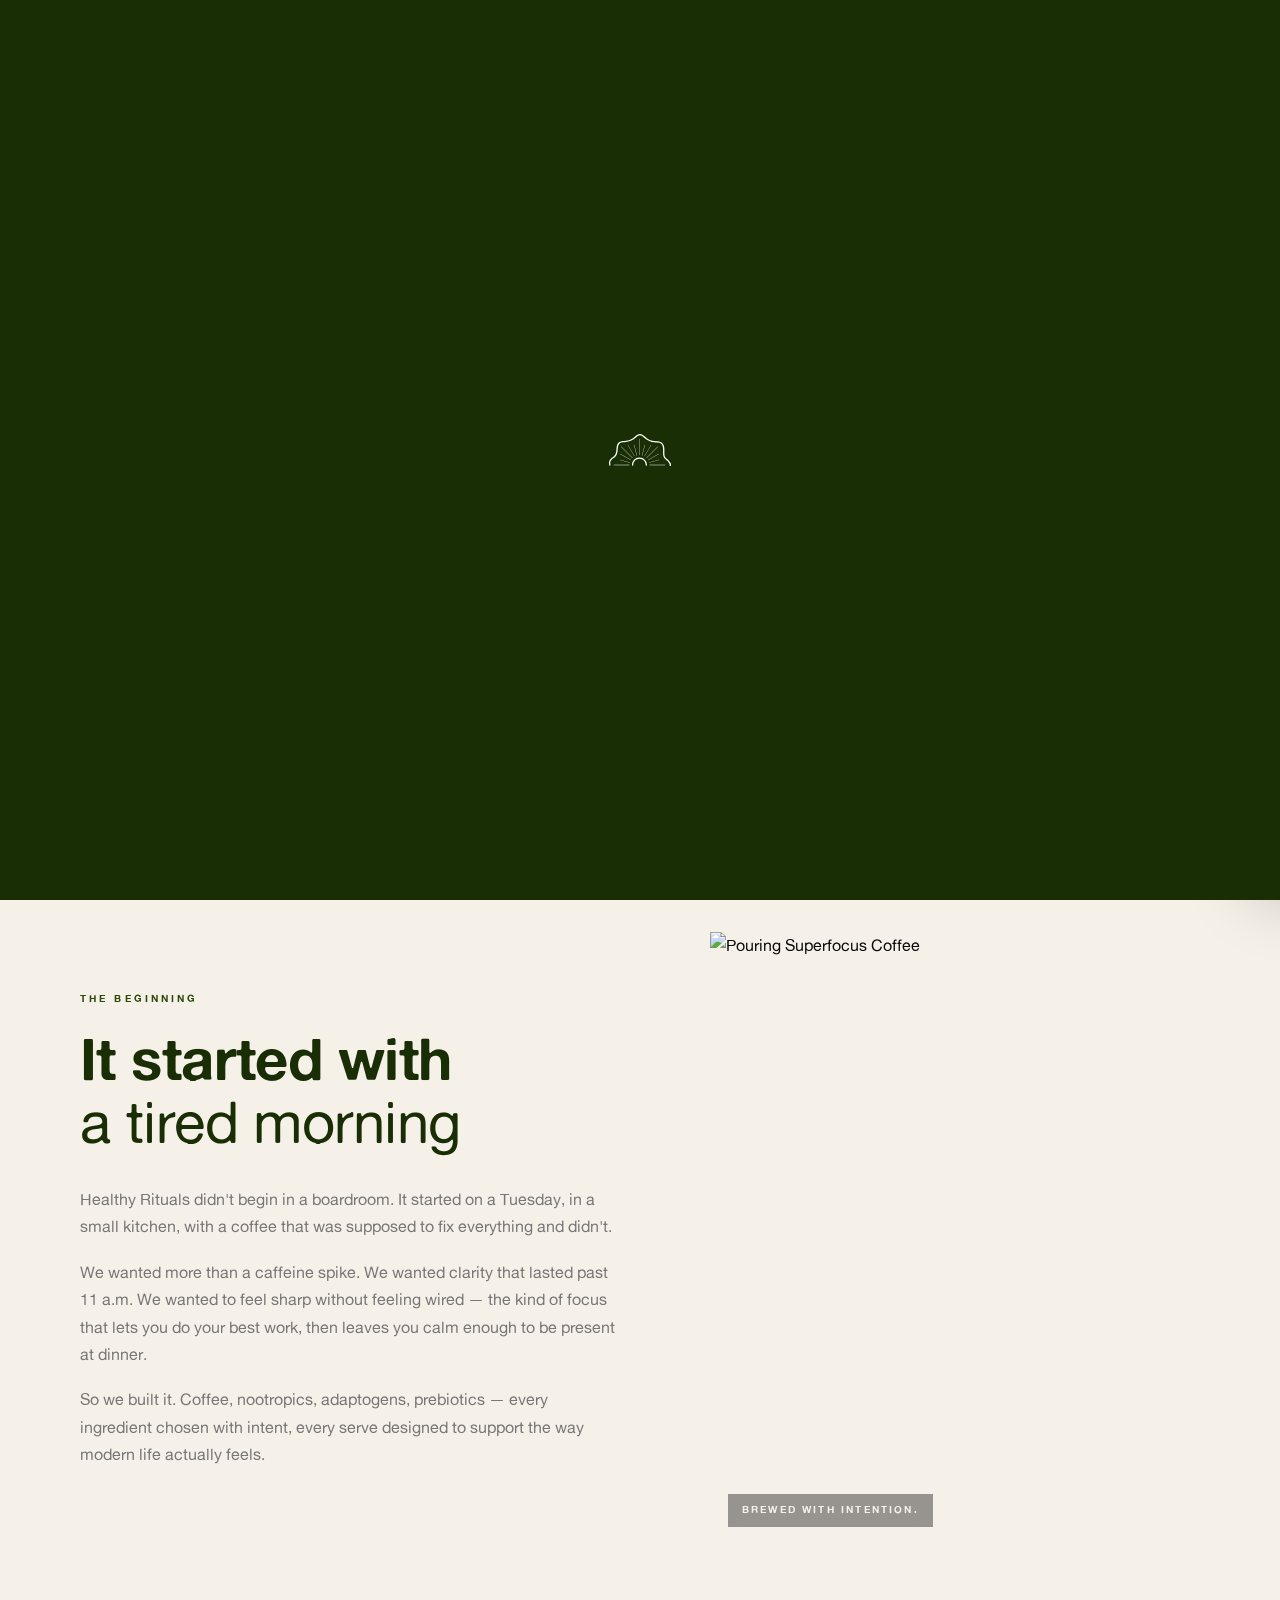
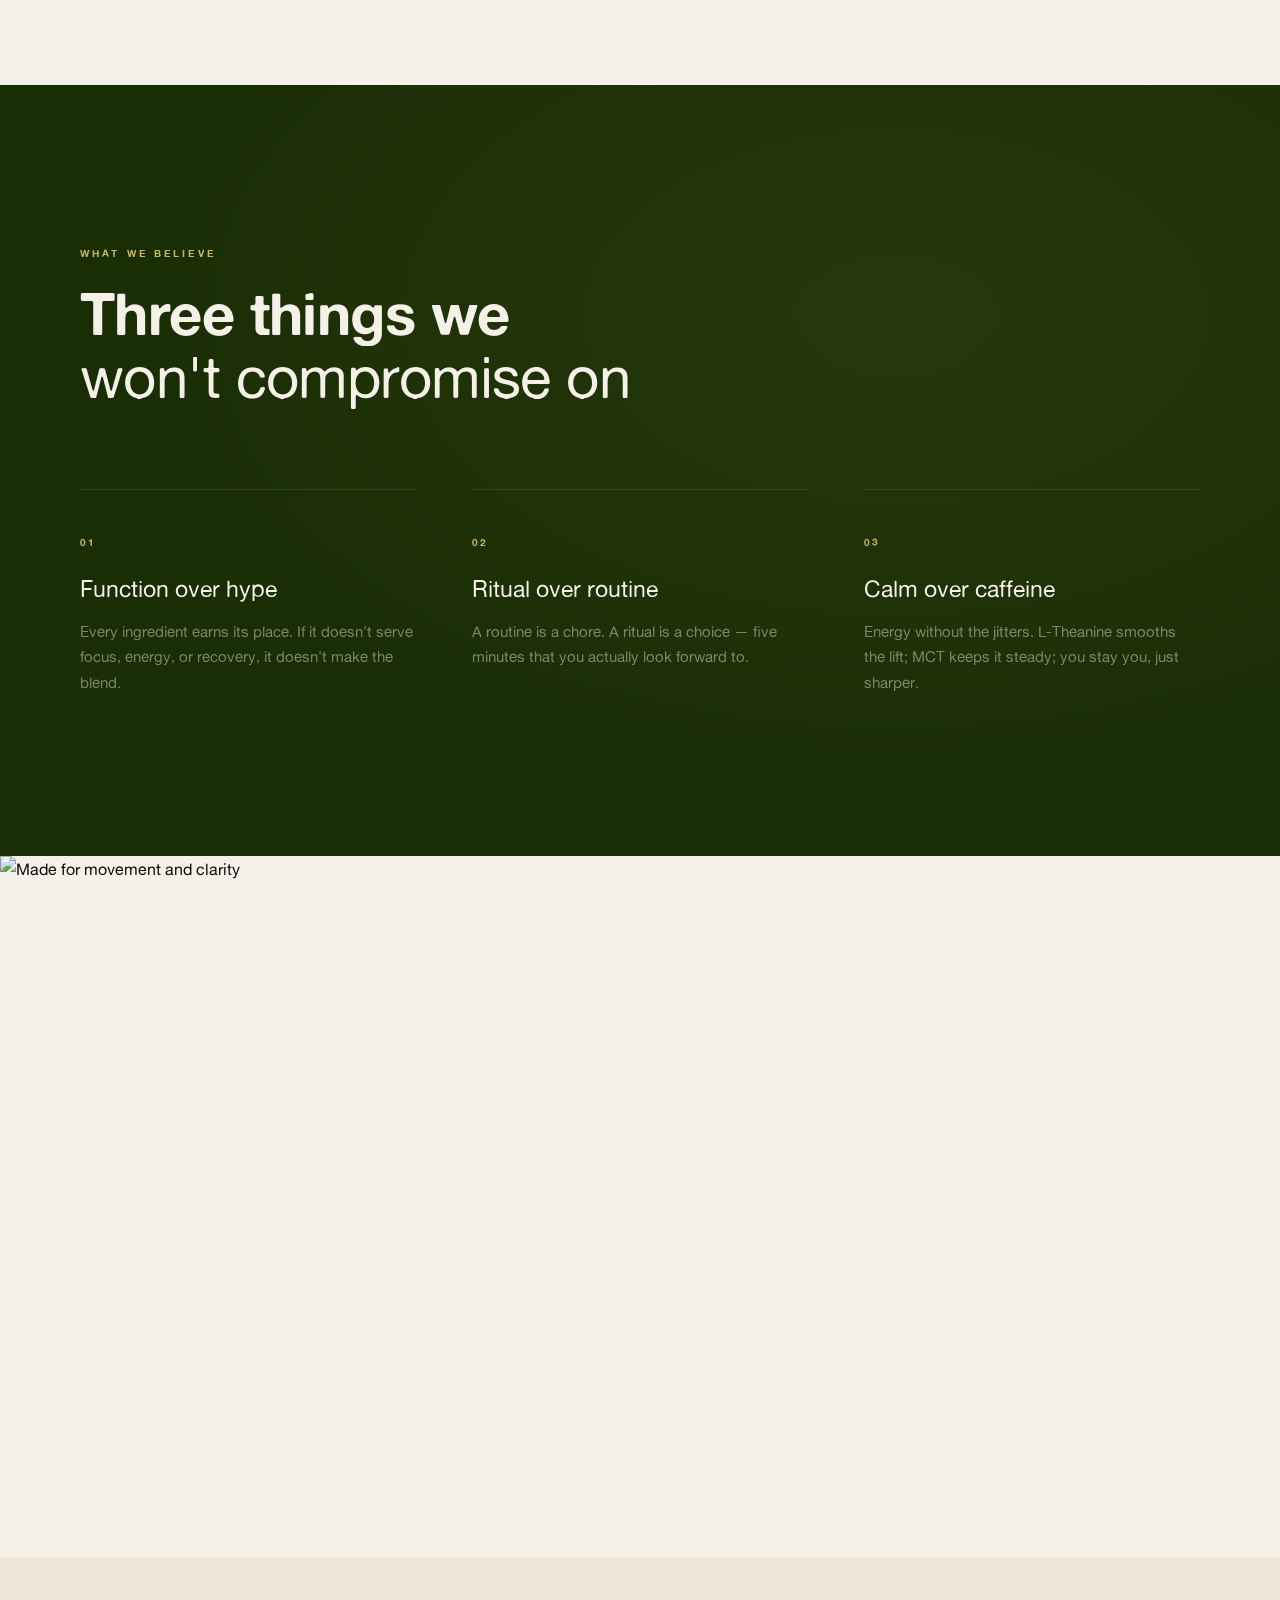
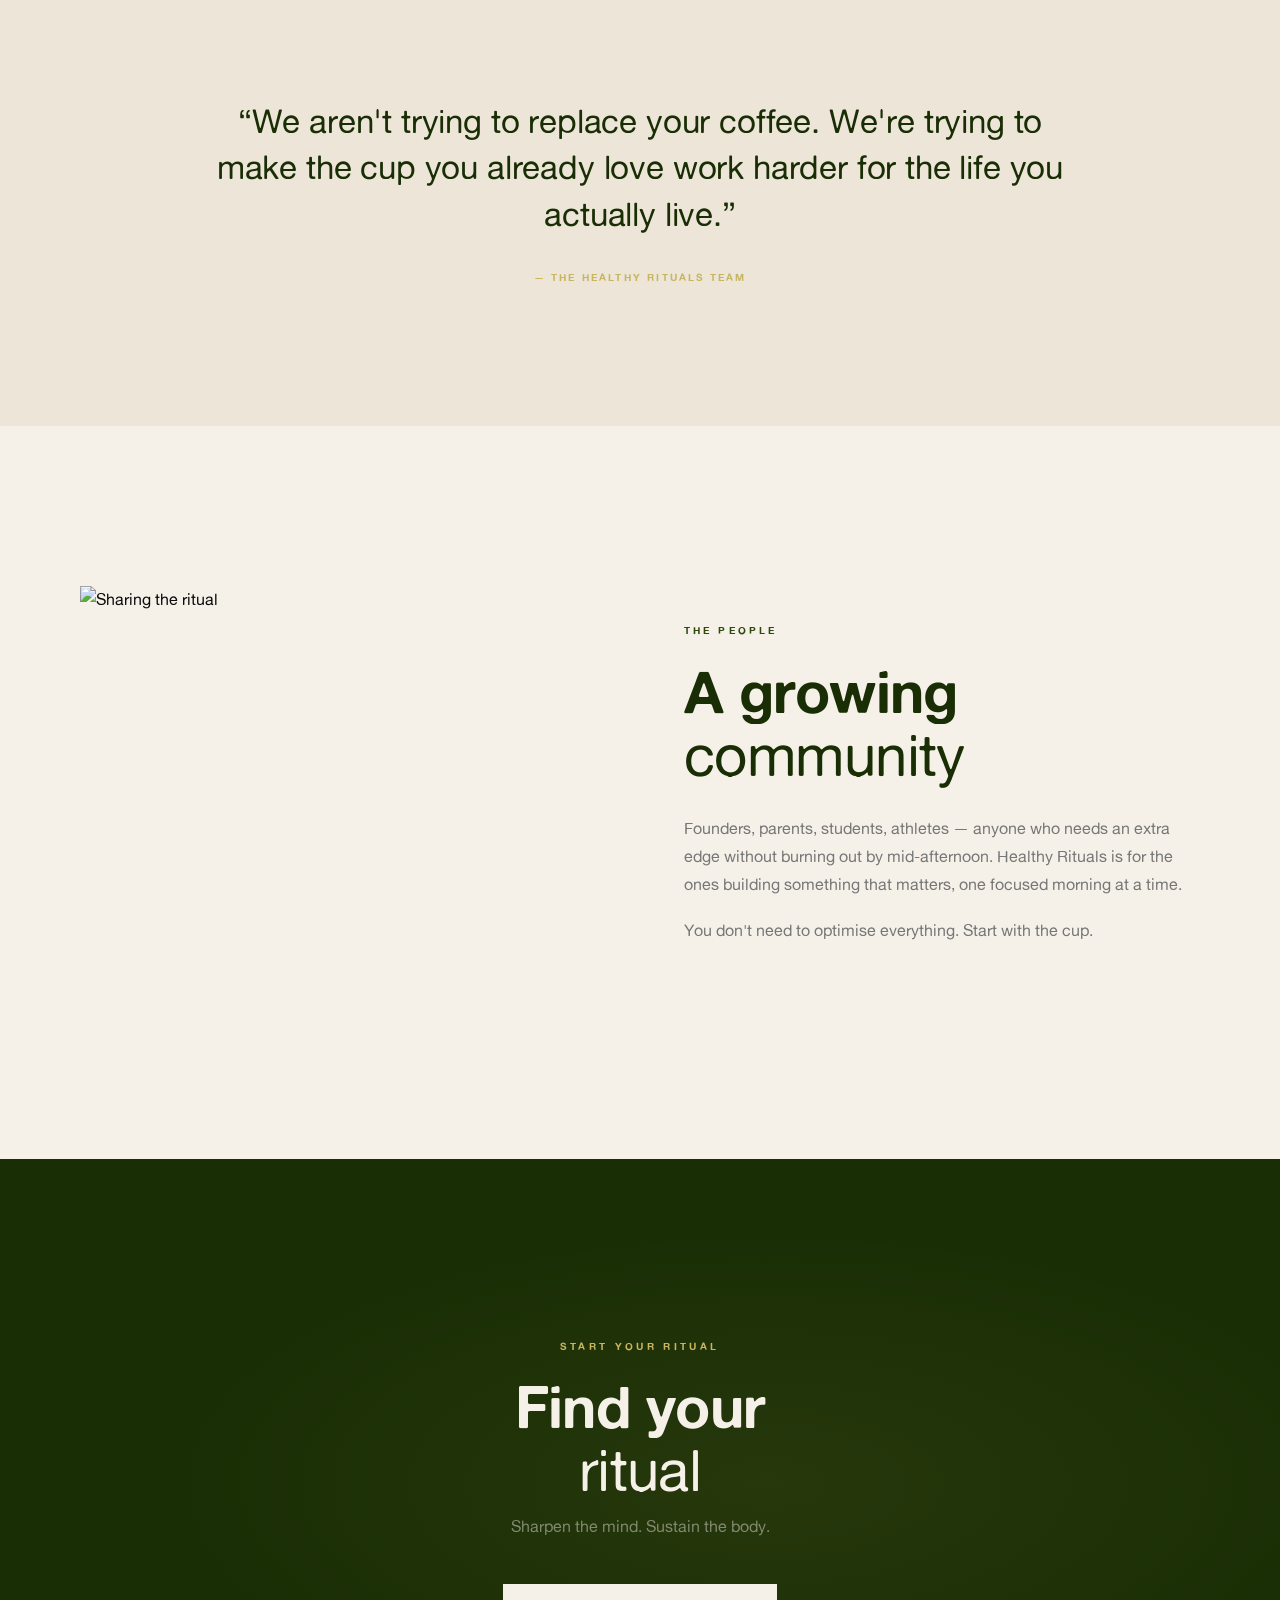
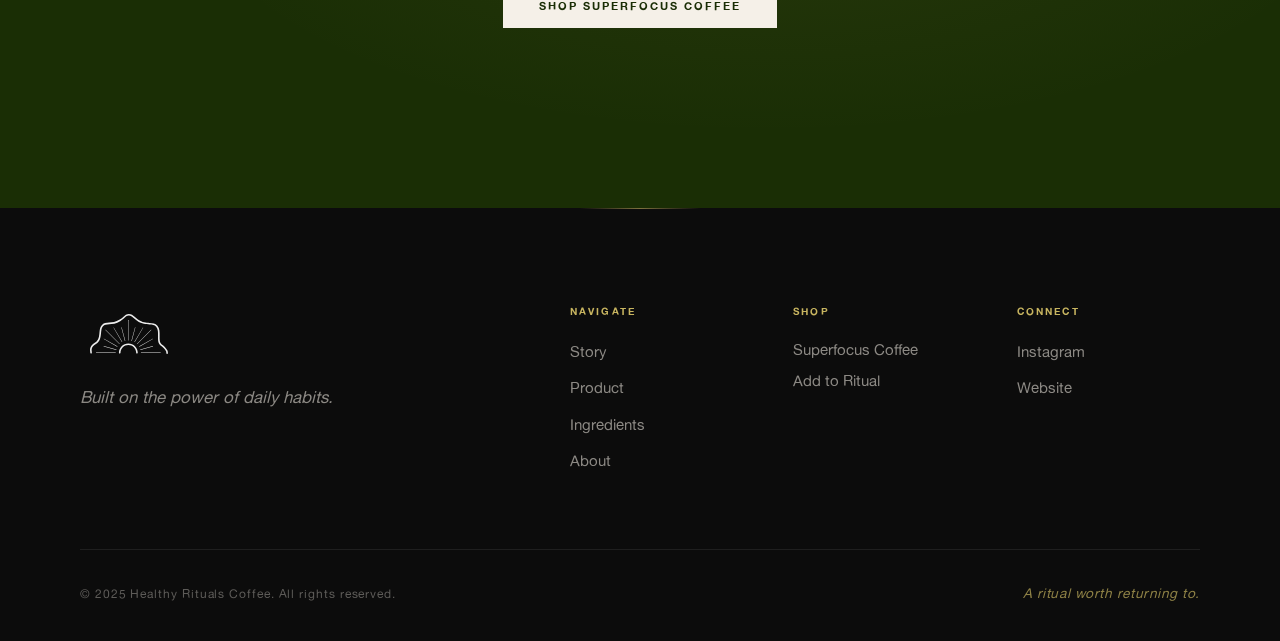
==== commit c8bc1eb3: "Add custom Shopify Storefront cart integration Replace external Shopify links with custom slide-out " ====
--- a/about.html
+++ b/about.html
@@ -31,7 +31,10 @@
         <a href="index.html#ingredients">Ingredients</a>
         <a href="about.html" class="is-active">About</a>
       </div>
-      <a href="https://healthyritualscoffee.com/products/superfocus-coffee" class="nav__shop" target="_blank" rel="noopener">Shop</a>
+      <button type="button" class="nav__shop" data-cart-open>
+        <span>Shop</span>
+        <span class="nav__cart-count" id="navCartCount" hidden>0</span>
+      </button>
       <button class="nav__burger" id="navBurger" aria-label="Menu"><span></span><span></span></button>
     </div>
   </nav>
@@ -42,7 +45,7 @@
     <a href="index.html#product" class="mob__link">Product</a>
     <a href="index.html#ingredients" class="mob__link">Ingredients</a>
     <a href="about.html" class="mob__link">About</a>
-    <a href="https://healthyritualscoffee.com/products/superfocus-coffee" class="mob__link" target="_blank" rel="noopener">Shop</a>
+    <button type="button" class="mob__link mob__link--btn" data-cart-open>Shop</button>
   </div>
 
   <!-- ABOUT HERO -->
@@ -145,7 +148,7 @@
         <p class="cta__tag">Start Your Ritual</p>
         <h2>Find your<br><em>ritual</em></h2>
         <p class="cta__sub">Sharpen the mind. Sustain the body.</p>
-        <a href="https://healthyritualscoffee.com/products/superfocus-coffee" class="btn btn--cream" target="_blank" rel="noopener">Shop Superfocus Coffee</a>
+        <button type="button" class="btn btn--cream" data-cart-open>Shop Superfocus Coffee</button>
       </div>
     </div>
   </section>
@@ -168,8 +171,8 @@
           </div>
           <div class="footer__col">
             <span>Shop</span>
-            <a href="https://healthyritualscoffee.com/products/superfocus-coffee" target="_blank" rel="noopener">Superfocus Coffee</a>
-            <a href="https://healthyritualscoffee.com" target="_blank" rel="noopener">All Products</a>
+            <button type="button" data-cart-open class="footer__btn">Superfocus Coffee</button>
+            <button type="button" data-cart-open class="footer__btn">Add to Ritual</button>
           </div>
           <div class="footer__col">
             <span>Connect</span>
@@ -185,8 +188,35 @@
     </div>
   </footer>
 
+  <!-- CART DRAWER -->
+  <div class="cart" id="cart" aria-hidden="true">
+    <div class="cart__overlay" data-cart-close></div>
+    <aside class="cart__panel" role="dialog" aria-label="Your ritual">
+      <header class="cart__header">
+        <h3>Your Ritual</h3>
+        <button type="button" class="cart__close" data-cart-close aria-label="Close">
+          <svg viewBox="0 0 24 24" stroke="currentColor" stroke-width="1.5" fill="none" stroke-linecap="round">
+            <path d="M6 6l12 12M18 6L6 18"/>
+          </svg>
+        </button>
+      </header>
+      <div class="cart__body" id="cartBody">
+        <div class="cart__loading">Loading…</div>
+      </div>
+      <footer class="cart__footer" id="cartFooter" hidden>
+        <div class="cart__subtotal">
+          <span>Subtotal</span>
+          <strong id="cartSubtotal">$0.00</strong>
+        </div>
+        <p class="cart__note">Shipping &amp; taxes calculated at checkout.</p>
+        <button type="button" class="btn cart__checkout" id="cartCheckout">Checkout</button>
+      </footer>
+    </aside>
+  </div>
+
   <script src="https://cdnjs.cloudflare.com/ajax/libs/gsap/3.12.5/gsap.min.js"></script>
   <script src="https://cdnjs.cloudflare.com/ajax/libs/gsap/3.12.5/ScrollTrigger.min.js"></script>
+  <script src="shopify.js"></script>
   <script src="script.js"></script>
 </body>
 </html>
--- a/styles.css
+++ b/styles.css
@@ -393,6 +393,7 @@
 }
 .bleed img {
   width:100%;height:100%;object-fit:cover;
+  object-position:center 35%;
   transition:transform 1.2s var(--ease);
 }
 .bleed__overlay {
@@ -526,13 +527,74 @@
   flex-shrink:0;width:320px;scroll-snap-align:start;
 }
 .ingredients__img {
-  aspect-ratio:1;overflow:hidden;margin-bottom:18px;
-}
-.ingredients__img img {
+  aspect-ratio:1;margin-bottom:18px;
+  perspective:1400px;cursor:pointer;
+}
+.ingredients__flip {
+  position:relative;width:100%;height:100%;
+  transform-style:preserve-3d;
+  transition:transform 0.9s cubic-bezier(0.65,0,0.35,1);
+}
+.ingredients__card.is-flipped .ingredients__flip {
+  transform:rotateY(180deg);
+}
+.ingredients__face {
+  position:absolute;inset:0;
+  backface-visibility:hidden;
+  -webkit-backface-visibility:hidden;
+  overflow:hidden;
+}
+.ingredients__face--front img {
   width:100%;height:100%;object-fit:cover;
   transition:transform 0.8s var(--ease);
 }
-.ingredients__card:hover .ingredients__img img { transform:scale(1.05); }
+.ingredients__card:hover .ingredients__face--front img { transform:scale(1.05); }
+.ingredients__hint {
+  position:absolute;bottom:14px;right:14px;
+  font-family:var(--brand);font-size:0.58rem;font-weight:600;
+  letter-spacing:0.16em;text-transform:uppercase;
+  color:var(--cream);background:rgba(12,12,12,0.55);
+  padding:7px 11px;border-radius:99px;
+  backdrop-filter:blur(8px);-webkit-backdrop-filter:blur(8px);
+  opacity:0;transform:translateY(4px);
+  transition:opacity 0.35s,transform 0.35s;
+  pointer-events:none;
+}
+.ingredients__card:hover .ingredients__hint{opacity:1;transform:translateY(0)}
+.ingredients__card.is-flipped .ingredients__hint{opacity:0}
+.ingredients__face--back {
+  transform:rotateY(180deg);
+  background:
+    radial-gradient(circle at 85% 15%, rgba(200,181,96,0.18) 0%, transparent 55%),
+    linear-gradient(160deg, #f7f1e6 0%, #e9dcc1 100%);
+  color:var(--green);
+  padding:38px 30px 34px;
+  display:flex;flex-direction:column;justify-content:center;
+  border:1px solid rgba(200,181,96,0.35);
+  box-shadow:inset 0 0 60px rgba(26,46,5,0.04);
+}
+.ingredients__face--back h4 {
+  font-family:var(--brand);font-size:0.62rem;font-weight:700;
+  letter-spacing:0.26em;text-transform:uppercase;
+  color:var(--gold);margin-bottom:26px;
+  position:relative;padding-bottom:14px;
+}
+.ingredients__face--back h4::after {
+  content:"";position:absolute;left:0;bottom:0;
+  width:36px;height:1px;background:var(--gold);
+}
+.ingredients__face--back ul {
+  list-style:none;padding:0;margin:0;
+}
+.ingredients__face--back li {
+  font-size:0.95rem;line-height:1.45;font-weight:400;
+  color:var(--green);
+  padding:8px 0 8px 22px;position:relative;
+}
+.ingredients__face--back li::before {
+  content:"";position:absolute;left:0;top:18px;
+  width:10px;height:1px;background:var(--gold);
+}
 .ingredients__card h3 {
   font-family:var(--sans);font-size:1.1rem;font-weight:400;
   color:var(--green);margin-bottom:4px;
@@ -890,6 +952,7 @@
   .reviews__card{width:300px}
   .cta{padding:120px 0}
   .bleed{height:50vh;margin:80px 0}
+  .bleed img{object-position:center center}
   .story__img--float{position:relative;bottom:auto;right:auto;width:65%;margin-top:-40px;margin-left:auto}
   .story__stats{gap:24px}
   .story__stat strong{font-size:2rem}
@@ -1100,3 +1163,253 @@
   .abt-bleed { height:46vh; }
 }
 
+/* ============ CART DRAWER ============ */
+.nav__shop {
+  background:none;cursor:pointer;
+  display:inline-flex;align-items:center;gap:8px;
+}
+.nav__cart-count {
+  display:inline-flex;align-items:center;justify-content:center;
+  min-width:18px;height:18px;padding:0 5px;
+  background:var(--gold);color:var(--green);
+  border-radius:9px;
+  font-family:var(--brand);font-size:0.62rem;font-weight:700;
+  letter-spacing:0;line-height:1;
+}
+.mob__link--btn {
+  background:none;border:none;cursor:pointer;padding:0;
+  font-family:var(--sans);font-size:2rem;font-weight:400;
+  color:var(--cream);opacity:0.6;transition:opacity 0.3s;
+}
+.mob__link--btn:hover { opacity:1; }
+.footer__btn {
+  display:block;background:none;border:none;cursor:pointer;
+  padding:0;text-align:left;
+  font-family:var(--sans);font-size:0.92rem;
+  color:rgba(245,240,232,0.55);margin-bottom:12px;
+  transition:color 0.3s, transform 0.3s;
+}
+.footer__btn:hover { color:var(--cream); transform:translateX(3px); }
+
+.cart {
+  position:fixed; inset:0; z-index:200;
+  pointer-events:none;
+}
+.cart.is-open { pointer-events:auto; }
+.cart__overlay {
+  position:absolute; inset:0;
+  background:rgba(12,12,12,0.55);
+  opacity:0; transition:opacity 0.5s var(--ease);
+}
+.cart.is-open .cart__overlay { opacity:1; }
+.cart__panel {
+  position:absolute; top:0; right:0; bottom:0;
+  width:min(480px, 100%);
+  background:var(--cream);
+  display:flex; flex-direction:column;
+  transform:translateX(100%);
+  transition:transform 0.55s var(--ease);
+  box-shadow:-30px 0 60px rgba(12,12,12,0.18);
+}
+.cart.is-open .cart__panel { transform:translateX(0); }
+
+.cart__header {
+  padding:28px 32px 22px;
+  display:flex; align-items:center; justify-content:space-between;
+  border-bottom:1px solid rgba(26,46,5,0.08);
+}
+.cart__header h3 {
+  font-family:var(--sans);font-size:1.4rem;font-weight:400;
+  color:var(--green);
+}
+.cart__close {
+  background:none;border:none;cursor:pointer;
+  width:36px;height:36px;
+  display:flex;align-items:center;justify-content:center;
+  color:var(--green);opacity:0.7;
+  transition:opacity 0.3s, transform 0.3s;
+}
+.cart__close:hover { opacity:1; transform:rotate(90deg); }
+.cart__close svg { width:20px;height:20px; }
+
+.cart__body {
+  flex:1;
+  padding:28px 32px;
+  overflow-y:auto;
+  display:flex; flex-direction:column; gap:24px;
+}
+.cart__loading,
+.cart__error,
+.cart__empty {
+  text-align:center;
+  font-family:var(--serif);font-style:italic;font-weight:300;
+  color:rgba(26,46,5,0.55);
+  padding:40px 0;
+}
+.cart__error { color:#a64444; font-style:normal; font-family:var(--sans); }
+
+/* Empty state product picker */
+.cart__picker {
+  display:flex;flex-direction:column;gap:20px;
+}
+.cart__picker-img {
+  aspect-ratio:1;
+  background:#e9e3d6;
+  border-radius:6px;
+  overflow:hidden;
+}
+.cart__picker-img img {
+  width:100%;height:100%;object-fit:cover;
+}
+.cart__picker-title {
+  font-family:var(--sans);font-size:1.4rem;font-weight:400;
+  color:var(--green);line-height:1.2;
+}
+.cart__picker-meta {
+  font-family:var(--brand);font-size:0.62rem;font-weight:700;
+  letter-spacing:0.14em;text-transform:uppercase;
+  color:rgba(26,46,5,0.55);
+  margin-top:2px;
+}
+
+/* Plan toggle */
+.cart__plans {
+  display:grid;grid-template-columns:1fr 1fr;gap:8px;
+  margin-top:8px;
+}
+.cart__plan {
+  position:relative;
+  border:1px solid rgba(26,46,5,0.18);
+  background:transparent;cursor:pointer;
+  padding:14px 14px 12px;border-radius:4px;
+  text-align:left;
+  transition:border-color 0.3s, background 0.3s;
+}
+.cart__plan:hover { border-color:var(--green); }
+.cart__plan.is-active {
+  border-color:var(--green);
+  background:rgba(26,46,5,0.04);
+}
+.cart__plan-label {
+  display:block;
+  font-family:var(--brand);font-size:0.6rem;font-weight:700;
+  letter-spacing:0.14em;text-transform:uppercase;
+  color:var(--green);margin-bottom:4px;
+}
+.cart__plan-price {
+  font-family:var(--sans);font-size:1rem;font-weight:400;
+  color:var(--green);
+}
+.cart__plan-save {
+  display:block;
+  font-family:var(--serif);font-style:italic;font-weight:400;
+  font-size:0.78rem;color:var(--gold);margin-top:2px;
+}
+
+/* Quantity stepper */
+.cart__qty {
+  display:inline-flex;align-items:center;
+  border:1px solid rgba(26,46,5,0.2);
+  border-radius:30px;
+  overflow:hidden;
+}
+.cart__qty button {
+  background:none;border:none;cursor:pointer;
+  width:32px;height:32px;
+  font-size:1rem;color:var(--green);
+  display:flex;align-items:center;justify-content:center;
+  transition:background 0.3s;
+}
+.cart__qty button:hover { background:rgba(26,46,5,0.06); }
+.cart__qty button:disabled { opacity:0.3;cursor:not-allowed; }
+.cart__qty span {
+  min-width:28px;text-align:center;
+  font-family:var(--sans);font-size:0.92rem;
+  color:var(--green);
+}
+
+.cart__picker-actions {
+  display:flex;align-items:center;justify-content:space-between;
+  gap:16px;margin-top:4px;
+}
+.cart__picker .btn { width:auto;flex:1; }
+
+/* Line items */
+.cart__line {
+  display:grid;
+  grid-template-columns:80px 1fr;
+  gap:18px;
+  padding-bottom:24px;
+  border-bottom:1px solid rgba(26,46,5,0.08);
+}
+.cart__line:last-child { border-bottom:none; }
+.cart__line-img {
+  aspect-ratio:1;
+  background:#e9e3d6;border-radius:4px;overflow:hidden;
+}
+.cart__line-img img { width:100%;height:100%;object-fit:cover; }
+.cart__line-info { display:flex;flex-direction:column;gap:6px; }
+.cart__line-top {
+  display:flex;justify-content:space-between;gap:12px;
+  align-items:flex-start;
+}
+.cart__line-title {
+  font-family:var(--sans);font-size:1rem;font-weight:400;
+  color:var(--green);line-height:1.3;
+}
+.cart__line-plan {
+  font-family:var(--serif);font-style:italic;font-weight:300;
+  font-size:0.85rem;color:rgba(26,46,5,0.55);
+  margin-top:2px;
+}
+.cart__line-price {
+  font-family:var(--sans);font-size:0.92rem;
+  color:var(--green);white-space:nowrap;
+}
+.cart__line-actions {
+  display:flex;align-items:center;justify-content:space-between;
+  margin-top:6px;
+}
+.cart__line-remove {
+  background:none;border:none;cursor:pointer;padding:4px 0;
+  font-family:var(--brand);font-size:0.58rem;font-weight:700;
+  letter-spacing:0.14em;text-transform:uppercase;
+  color:rgba(26,46,5,0.5);
+  transition:color 0.3s;
+}
+.cart__line-remove:hover { color:#a64444; }
+
+.cart__footer {
+  padding:24px 32px 28px;
+  border-top:1px solid rgba(26,46,5,0.08);
+  background:rgba(245,240,232,0.6);
+}
+.cart__subtotal {
+  display:flex;justify-content:space-between;align-items:baseline;
+  margin-bottom:6px;
+}
+.cart__subtotal span {
+  font-family:var(--brand);font-size:0.65rem;font-weight:700;
+  letter-spacing:0.14em;text-transform:uppercase;
+  color:var(--green);
+}
+.cart__subtotal strong {
+  font-family:var(--sans);font-size:1.2rem;font-weight:400;
+  color:var(--green);
+}
+.cart__note {
+  font-family:var(--serif);font-style:italic;font-weight:300;
+  font-size:0.82rem;color:rgba(26,46,5,0.55);
+  margin-bottom:16px;
+}
+.cart__checkout {
+  width:100%;justify-content:center;text-align:center;
+}
+
+@media(max-width:768px){
+  .cart__panel { width:100%; }
+  .cart__header { padding:22px 22px 18px; }
+  .cart__body { padding:22px; }
+  .cart__footer { padding:20px 22px 24px; }
+}
+
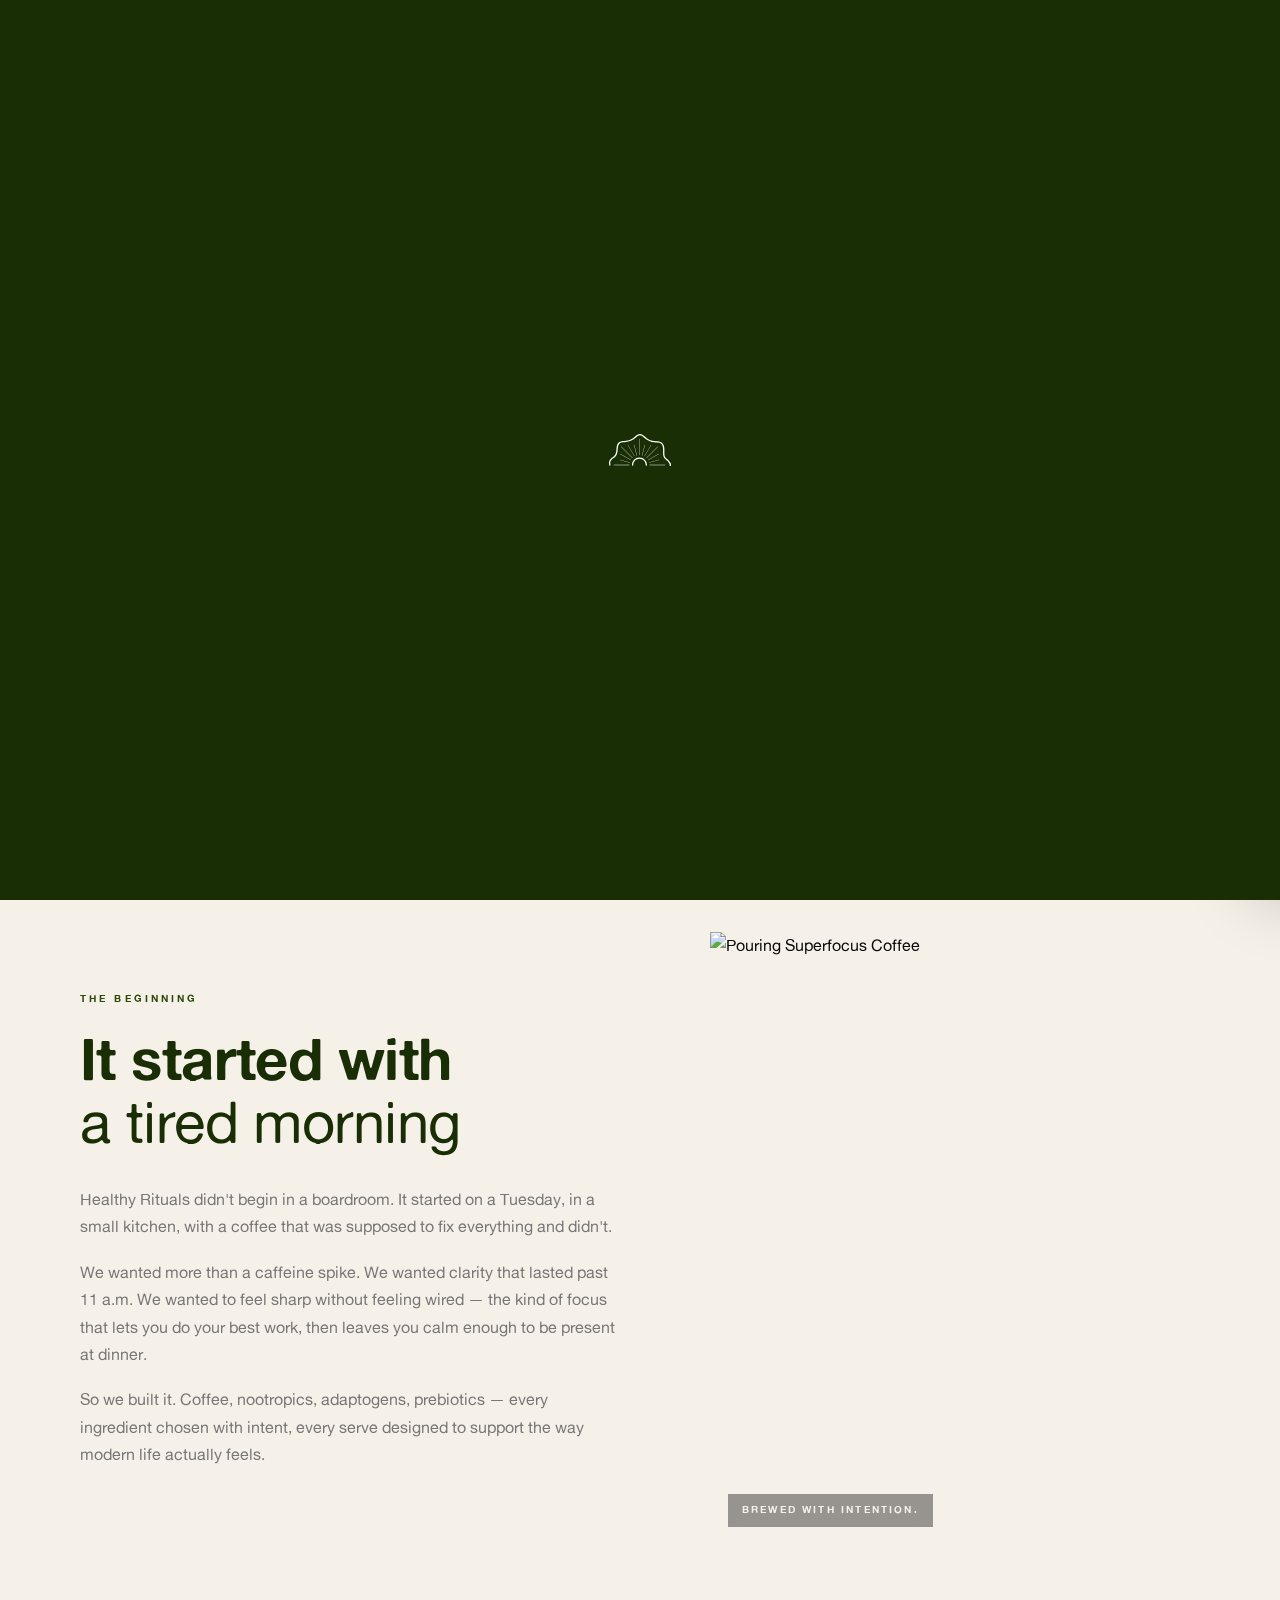
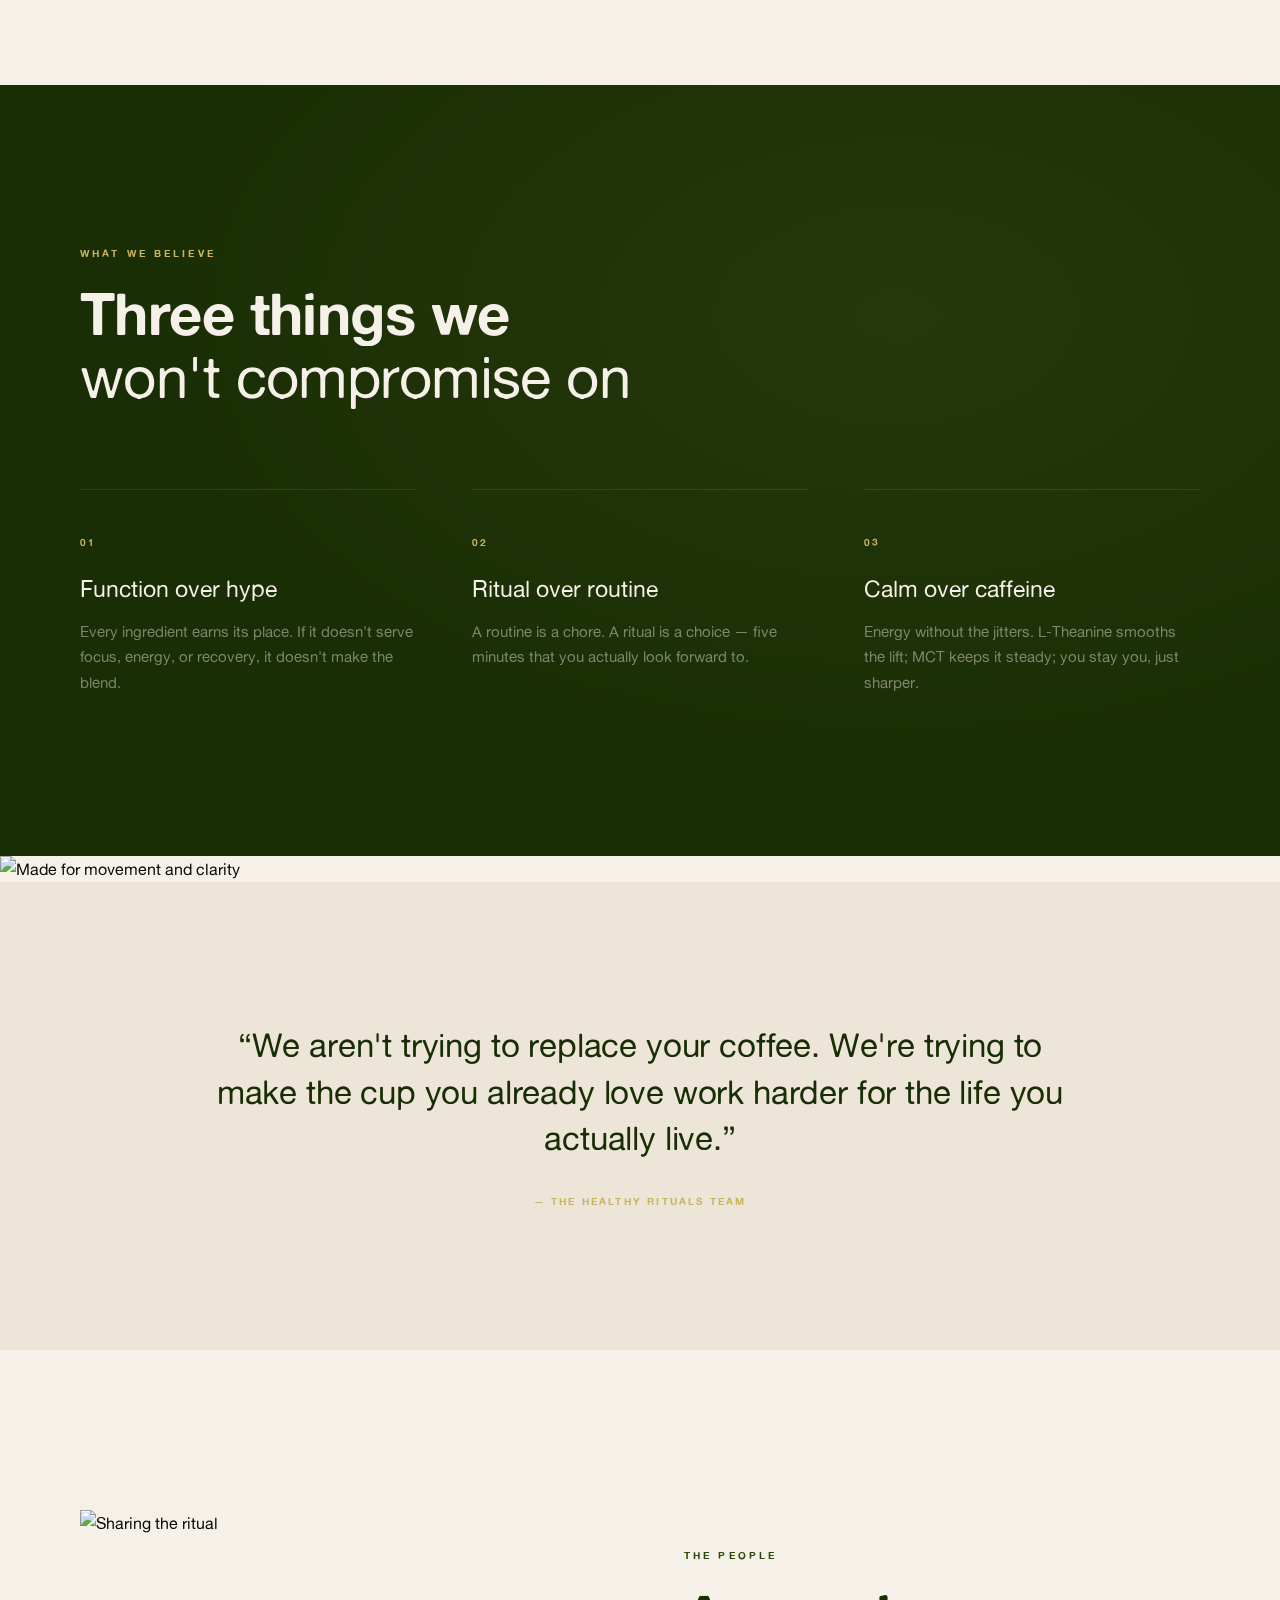
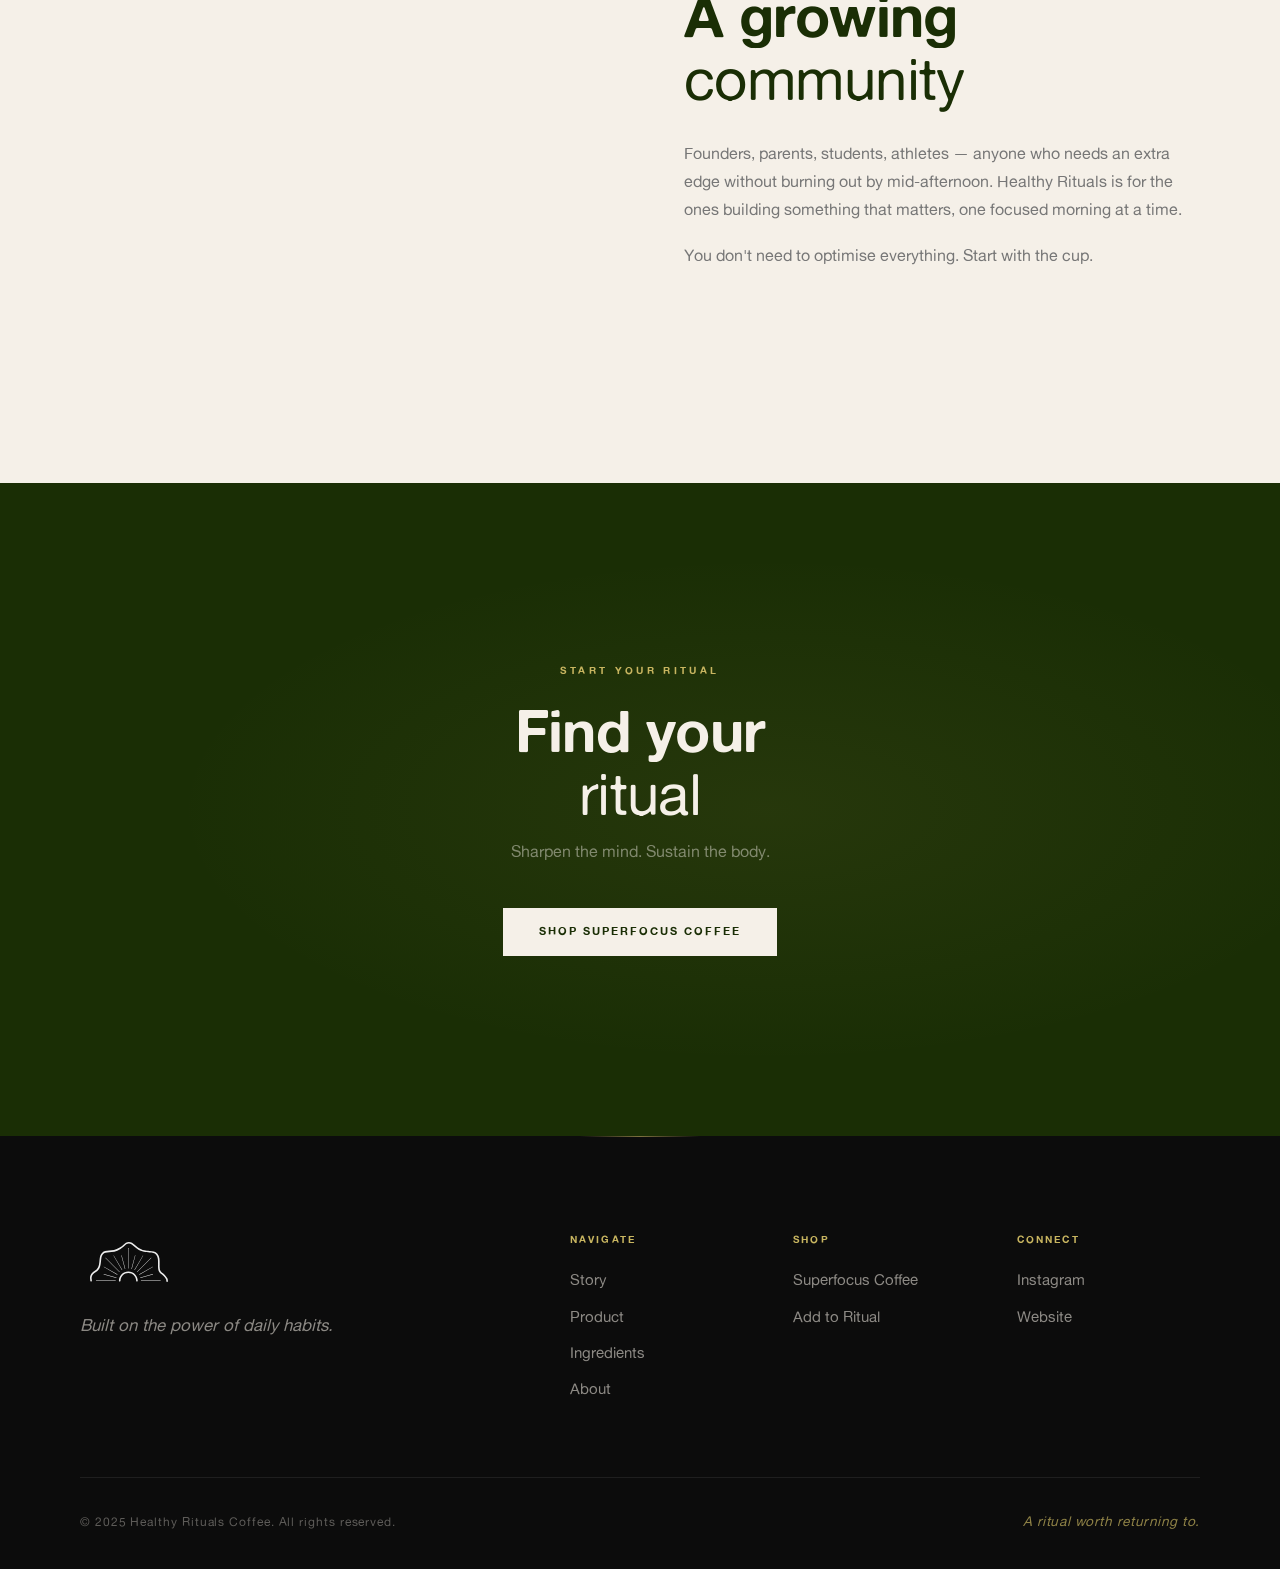
==== commit ad0edc5a: "Add dedicated product page with Yotpo reviews - New product.html: two-column hero (gallery + sticky " ====
--- a/about.html
+++ b/about.html
@@ -5,6 +5,8 @@
   <meta name="viewport" content="width=device-width, initial-scale=1.0">
   <title>About | Healthy Rituals</title>
   <meta name="description" content="The story behind Healthy Rituals — a daily practice built on focus, balance, and the small rituals that shape a sharper life.">
+  <link rel="icon" type="image/svg+xml" href="favicon.svg">
+  <link rel="apple-touch-icon" href="favicon.svg">
   <link rel="preconnect" href="https://fonts.googleapis.com">
   <link rel="preconnect" href="https://fonts.gstatic.com" crossorigin>
   <link href="https://fonts.googleapis.com/css2?family=Cormorant+Garamond:ital,wght@0,300;0,400;0,600;1,300;1,400&family=DM+Sans:wght@400;500;700&display=swap" rel="stylesheet">
@@ -31,8 +33,12 @@
         <a href="index.html#ingredients">Ingredients</a>
         <a href="about.html" class="is-active">About</a>
       </div>
-      <button type="button" class="nav__shop" data-cart-open>
-        <span>Shop</span>
+      <a href="product.html" class="nav__shop">Shop</a>
+      <button type="button" class="nav__cart" data-cart-open aria-label="Open cart">
+        <svg viewBox="0 0 24 24" stroke="currentColor" stroke-width="1.6" fill="none" stroke-linecap="round" stroke-linejoin="round">
+          <path d="M5 7h14l-1.2 11.2a2 2 0 0 1-2 1.8H8.2a2 2 0 0 1-2-1.8L5 7Z"/>
+          <path d="M9 7V5a3 3 0 0 1 6 0v2"/>
+        </svg>
         <span class="nav__cart-count" id="navCartCount" hidden>0</span>
       </button>
       <button class="nav__burger" id="navBurger" aria-label="Menu"><span></span><span></span></button>
@@ -45,7 +51,7 @@
     <a href="index.html#product" class="mob__link">Product</a>
     <a href="index.html#ingredients" class="mob__link">Ingredients</a>
     <a href="about.html" class="mob__link">About</a>
-    <button type="button" class="mob__link mob__link--btn" data-cart-open>Shop</button>
+    <a href="product.html" class="mob__link mob__link--btn">Shop</a>
   </div>
 
   <!-- ABOUT HERO -->
@@ -148,7 +154,7 @@
         <p class="cta__tag">Start Your Ritual</p>
         <h2>Find your<br><em>ritual</em></h2>
         <p class="cta__sub">Sharpen the mind. Sustain the body.</p>
-        <button type="button" class="btn btn--cream" data-cart-open>Shop Superfocus Coffee</button>
+        <a href="product.html" class="btn btn--cream">Shop Superfocus Coffee</a>
       </div>
     </div>
   </section>
@@ -171,8 +177,8 @@
           </div>
           <div class="footer__col">
             <span>Shop</span>
-            <button type="button" data-cart-open class="footer__btn">Superfocus Coffee</button>
-            <button type="button" data-cart-open class="footer__btn">Add to Ritual</button>
+            <a href="product.html" class="footer__btn">Superfocus Coffee</a>
+            <a href="product.html" class="footer__btn">Add to Ritual</a>
           </div>
           <div class="footer__col">
             <span>Connect</span>
--- a/styles.css
+++ b/styles.css
@@ -1099,10 +1099,10 @@
 
 /* Wide bleed image */
 .abt-bleed {
-  width:100%;height:78vh;overflow:hidden;
+  width:100%;overflow:hidden;
 }
 .abt-bleed img {
-  width:100%;height:100%;object-fit:cover;
+  width:100%;height:auto;display:block;
 }
 
 /* Voice / quote */
@@ -1155,12 +1155,14 @@
   .abt-pillars__grid { grid-template-columns:1fr;gap:40px;max-width:540px; }
   .abt-hero { min-height:78vh;padding:0 0 80px; }
   .abt-bleed { height:60vh; }
+  .abt-bleed img { height:100%;object-fit:cover;object-position:center center; }
 }
 @media(max-width:768px){
   .abt-origin,.abt-community { padding:100px 0; }
   .abt-pillars,.abt-voice { padding:100px 0; }
   .abt-hero { min-height:72vh; }
   .abt-bleed { height:46vh; }
+  .abt-bleed img { object-position:center center; }
 }
 
 /* ============ CART DRAWER ============ */
@@ -1413,3 +1415,365 @@
   .cart__footer { padding:20px 22px 24px; }
 }
 
+/* ============ NAV CART ICON ============ */
+.nav__cart {
+  background:none;border:1px solid rgba(245,240,232,0.2);
+  cursor:pointer;
+  width:42px;height:42px;border-radius:50%;
+  display:inline-flex;align-items:center;justify-content:center;
+  position:relative;
+  color:rgba(245,240,232,0.75);
+  transition:color 0.3s, border-color 0.3s, background 0.3s;
+  margin-left:14px;
+}
+.nav__cart svg { width:18px;height:18px; }
+.nav__cart:hover {
+  color:var(--cream);border-color:rgba(245,240,232,0.45);
+}
+.nav.is-scrolled .nav__cart,
+.nav--solid .nav__cart {
+  border-color:rgba(26,46,5,0.2);color:var(--green);
+}
+.nav.is-scrolled .nav__cart:hover,
+.nav--solid .nav__cart:hover {
+  background:var(--green);color:var(--cream);border-color:var(--green);
+}
+.nav__cart .nav__cart-count {
+  position:absolute;top:-4px;right:-4px;
+}
+
+/* ============ PRODUCT PAGE ============ */
+.page-product { background:var(--cream); }
+
+.pdp { padding:140px 0 100px; background:var(--cream); }
+.pdp__wrap {
+  display:grid;
+  grid-template-columns:minmax(0,1.1fr) minmax(0,0.9fr);
+  gap:80px;
+  align-items:start;
+}
+
+/* Gallery */
+.pdp__gallery {
+  position:sticky;top:100px;
+  display:flex;flex-direction:column;gap:18px;
+}
+.pdp__main {
+  width:100%;aspect-ratio:4/5;
+  background:#e9e3d6;border-radius:8px;overflow:hidden;
+  box-shadow:0 30px 80px rgba(26,46,5,0.08);
+}
+.pdp__main img {
+  width:100%;height:100%;object-fit:cover;
+  transition:opacity 0.4s var(--ease);
+}
+.pdp__thumbs {
+  display:grid;grid-template-columns:repeat(7,1fr);gap:10px;
+}
+.pdp__thumb {
+  background:#e9e3d6;border:2px solid transparent;
+  border-radius:6px;overflow:hidden;cursor:pointer;
+  aspect-ratio:1;padding:0;
+  transition:border-color 0.3s, transform 0.3s;
+}
+.pdp__thumb img {
+  width:100%;height:100%;object-fit:cover;display:block;
+}
+.pdp__thumb:hover { transform:translateY(-2px); }
+.pdp__thumb.is-active { border-color:var(--green); }
+
+/* Purchase panel */
+.pdp__panel {
+  display:flex;flex-direction:column;gap:18px;
+  padding:8px 0;
+}
+.pdp__rating {
+  display:flex;align-items:center;gap:10px;
+  font-size:0.82rem;color:var(--grey);
+}
+.pdp__stars { color:var(--gold);font-size:1rem;letter-spacing:1px; }
+.pdp__rating-text {
+  font-family:var(--serif);font-style:italic;color:rgba(26,46,5,0.55);
+}
+
+.pdp__title {
+  font-family:var(--sans);font-size:clamp(2.4rem,4.5vw,3.6rem);
+  font-weight:400;line-height:1.05;color:var(--green);
+  margin:6px 0 8px;
+}
+.pdp__title em {
+  font-family:var(--serif);font-style:italic;font-weight:300;
+  color:var(--green2);
+}
+.pdp__desc {
+  font-size:0.96rem;line-height:1.7;color:var(--grey);
+  max-width:540px;
+}
+
+/* Plan picker */
+.pdp__plan {
+  display:grid;grid-template-columns:1fr 1fr;gap:10px;
+  margin-top:6px;
+}
+.pdp__plan-card {
+  position:relative;
+  background:transparent;cursor:pointer;
+  border:1.5px solid rgba(26,46,5,0.15);
+  border-radius:6px;
+  padding:18px 16px 16px;
+  text-align:left;
+  display:flex;flex-direction:column;gap:4px;
+  transition:border-color 0.3s, background 0.3s, box-shadow 0.3s;
+}
+.pdp__plan-card:hover { border-color:var(--green); }
+.pdp__plan-card.is-active {
+  border-color:var(--green);
+  background:rgba(26,46,5,0.04);
+  box-shadow:0 0 0 1px var(--green) inset;
+}
+.pdp__plan-badge {
+  position:absolute;top:-10px;right:14px;
+  background:var(--gold);color:var(--green);
+  font-family:var(--brand);font-size:0.58rem;font-weight:700;
+  letter-spacing:0.14em;text-transform:uppercase;
+  padding:4px 10px;border-radius:20px;
+}
+.pdp__plan-label {
+  font-family:var(--brand);font-size:0.62rem;font-weight:700;
+  letter-spacing:0.16em;text-transform:uppercase;
+  color:var(--green);
+}
+.pdp__plan-price {
+  font-family:var(--sans);font-size:1.45rem;font-weight:400;
+  color:var(--green);margin-top:2px;
+}
+.pdp__plan-meta {
+  font-family:var(--serif);font-style:italic;font-weight:300;
+  font-size:0.82rem;color:rgba(26,46,5,0.5);line-height:1.4;
+}
+
+/* Quantity */
+.pdp__qty {
+  display:flex;align-items:center;justify-content:space-between;
+  margin-top:6px;
+}
+.pdp__qty-label {
+  font-family:var(--brand);font-size:0.62rem;font-weight:700;
+  letter-spacing:0.16em;text-transform:uppercase;color:var(--green);
+}
+.pdp__qty-control {
+  display:inline-flex;align-items:center;
+  border:1.5px solid rgba(26,46,5,0.15);
+  border-radius:30px;overflow:hidden;
+}
+.pdp__qty-btn {
+  background:none;border:none;cursor:pointer;
+  width:38px;height:38px;
+  font-size:1.05rem;color:var(--green);
+  display:flex;align-items:center;justify-content:center;
+  transition:background 0.3s;
+}
+.pdp__qty-btn:hover { background:rgba(26,46,5,0.06); }
+.pdp__qty-value {
+  min-width:36px;text-align:center;
+  font-family:var(--sans);font-size:0.95rem;color:var(--green);
+}
+
+/* Add to cart */
+.pdp__add {
+  width:100%;justify-content:space-between;
+  display:inline-flex;align-items:center;gap:12px;
+  padding:18px 24px;
+  font-size:0.78rem;
+  margin-top:4px;
+}
+.pdp__add-price {
+  font-family:var(--brand);font-size:0.82rem;
+  letter-spacing:0.08em;
+  opacity:0.75;
+}
+.pdp__add.is-loading { opacity:0.7;pointer-events:none; }
+
+/* Inclusions */
+.pdp__inclusions {
+  list-style:none;padding:14px 0 0;margin:0;
+  display:flex;flex-direction:column;gap:8px;
+}
+.pdp__inclusions li {
+  font-size:0.88rem;color:rgba(26,46,5,0.65);
+  padding-left:22px;position:relative;line-height:1.5;
+}
+.pdp__inclusions li::before {
+  content:'';position:absolute;left:0;top:0.55em;
+  width:12px;height:6px;
+  border-left:1.5px solid var(--gold);
+  border-bottom:1.5px solid var(--gold);
+  transform:rotate(-45deg);
+}
+
+/* Accordion details */
+.pdp__details { margin-top:18px; }
+.pdp__det {
+  border-top:1px solid var(--border);
+}
+.pdp__det:last-child { border-bottom:1px solid var(--border); }
+.pdp__det summary {
+  list-style:none;cursor:pointer;
+  padding:18px 0;
+  display:flex;align-items:center;justify-content:space-between;
+  font-family:var(--sans);font-size:0.95rem;
+  color:var(--green);
+  transition:color 0.3s;
+}
+.pdp__det summary::-webkit-details-marker { display:none; }
+.pdp__det summary::after {
+  content:'+';font-size:1.2rem;font-weight:300;
+  color:var(--grey-light);
+  transition:transform 0.3s var(--ease);
+  margin-left:24px;
+}
+.pdp__det[open] > summary::after { content:'−'; transform:rotate(180deg); }
+.pdp__det[open] > summary { color:var(--green2); }
+.pdp__det-list,
+.pdp__det-steps {
+  list-style:none;padding:0 0 22px;margin:0;
+  display:flex;flex-direction:column;gap:10px;
+}
+.pdp__det-list li,
+.pdp__det-steps li {
+  font-size:0.88rem;line-height:1.65;color:var(--grey);
+  padding-left:18px;position:relative;
+}
+.pdp__det-list li::before {
+  content:'';position:absolute;left:0;top:0.65em;
+  width:6px;height:6px;border-radius:50%;background:var(--gold);
+}
+.pdp__det-steps { counter-reset:step; }
+.pdp__det-steps li {
+  counter-increment:step;padding-left:32px;
+}
+.pdp__det-steps li::before {
+  content:counter(step,decimal-leading-zero);
+  position:absolute;left:0;top:0;
+  font-family:var(--brand);font-size:0.62rem;font-weight:700;
+  letter-spacing:0.1em;color:var(--gold);
+}
+.pdp__det-list li strong,
+.pdp__det-steps li strong {
+  color:var(--green);font-weight:400;
+  font-family:var(--sans);
+}
+.pdp__det-text {
+  font-size:0.88rem;line-height:1.7;color:var(--grey);
+  padding:0 0 22px;margin:0;
+}
+
+/* Nutrition table */
+.pdp__nutri {
+  padding:0 0 22px;
+  font-family:var(--sans);
+}
+.pdp__nutri-head,
+.pdp__nutri-row {
+  display:grid;grid-template-columns:1.4fr 1fr 1fr;
+  gap:12px;padding:8px 0;
+  border-bottom:1px solid var(--border);
+  font-size:0.85rem;color:var(--green);
+}
+.pdp__nutri-head {
+  font-family:var(--brand);font-size:0.6rem;font-weight:700;
+  letter-spacing:0.12em;text-transform:uppercase;
+  color:var(--gold);
+}
+.pdp__nutri-head span:first-child,
+.pdp__nutri-row span:first-child { color:var(--green); }
+.pdp__nutri-row span:not(:first-child) {
+  color:var(--grey);text-align:right;
+}
+
+/* Lifestyle band */
+.pdp-band {
+  position:relative;height:62vh;min-height:480px;
+  display:flex;align-items:center;
+  overflow:hidden;
+}
+.pdp-band__img { position:absolute;inset:0; }
+.pdp-band__img img { width:100%;height:100%;object-fit:cover; }
+.pdp-band__overlay {
+  position:absolute;inset:0;
+  background:linear-gradient(90deg,rgba(10,10,10,0.6) 0%,rgba(10,10,10,0.25) 60%,rgba(10,10,10,0) 100%);
+}
+.pdp-band__content {
+  position:relative;z-index:1;color:var(--cream);
+  max-width:560px;
+}
+.pdp-band__content h2 {
+  font-family:var(--sans);font-size:clamp(2rem,3.6vw,3rem);
+  font-weight:400;line-height:1.1;color:var(--cream);
+  margin:18px 0 18px;
+}
+.pdp-band__content h2 em {
+  font-family:var(--serif);font-style:italic;font-weight:300;
+  color:var(--gold);
+}
+.pdp-band__content p {
+  font-family:var(--serif);font-style:italic;font-weight:300;
+  font-size:1.15rem;line-height:1.6;
+  color:rgba(245,240,232,0.85);
+  max-width:480px;
+}
+
+/* Reviews section */
+.pdp-reviews { padding:140px 0 120px;background:var(--cream); }
+.pdp-reviews__head { text-align:center;margin-bottom:64px; }
+.pdp-reviews__head h2 {
+  font-family:var(--sans);font-size:clamp(2.4rem,4.2vw,3.6rem);
+  font-weight:400;line-height:1.05;color:var(--green);
+  margin-top:18px;
+}
+.pdp-reviews__head h2 em {
+  font-family:var(--serif);font-style:italic;font-weight:300;
+}
+#yotpo-widget-mount { max-width:1100px;margin:0 auto; }
+.yotpo .yotpo-icon { color:var(--gold) !important; }
+
+/* Responsive */
+@media(max-width:1024px){
+  .pdp { padding:120px 0 80px; }
+  .pdp__wrap { grid-template-columns:1fr;gap:48px; }
+  .pdp__gallery { position:static; }
+  .pdp__thumbs { grid-template-columns:repeat(7,1fr); }
+  .pdp-reviews { padding:100px 0 80px; }
+}
+@media(max-width:768px){
+  .pdp { padding:100px 0 60px; }
+  .pdp__wrap { gap:36px; }
+  .pdp__main { aspect-ratio:1; }
+  .pdp__thumbs {
+    display:flex;gap:8px;overflow-x:auto;
+    scroll-snap-type:x mandatory;-webkit-overflow-scrolling:touch;
+    padding-bottom:6px;
+  }
+  .pdp__thumbs::-webkit-scrollbar { display:none; }
+  .pdp__thumb {
+    flex:0 0 80px;width:80px;height:80px;aspect-ratio:auto;
+    scroll-snap-align:start;
+  }
+  .pdp__title { font-size:2.2rem; }
+  .pdp__plan { grid-template-columns:1fr;gap:8px; }
+  .pdp__plan-card { padding:16px; }
+  .pdp__plan-badge { right:12px; }
+  .pdp-band { height:auto;min-height:400px;padding:80px 0; }
+  .pdp-band__overlay {
+    background:linear-gradient(180deg,rgba(10,10,10,0.5) 0%,rgba(10,10,10,0.65) 100%);
+  }
+  .pdp-band__content { text-align:center;margin:0 auto; }
+  .pdp-band__content p { margin:0 auto; }
+  .pdp-reviews { padding:80px 0 60px; }
+  .pdp-reviews__head { margin-bottom:40px; }
+  .pdp__nutri-head,
+  .pdp__nutri-row { font-size:0.78rem; }
+  .nav__cart { width:38px;height:38px;margin-left:8px; }
+  .nav__cart svg { width:16px;height:16px; }
+}
+
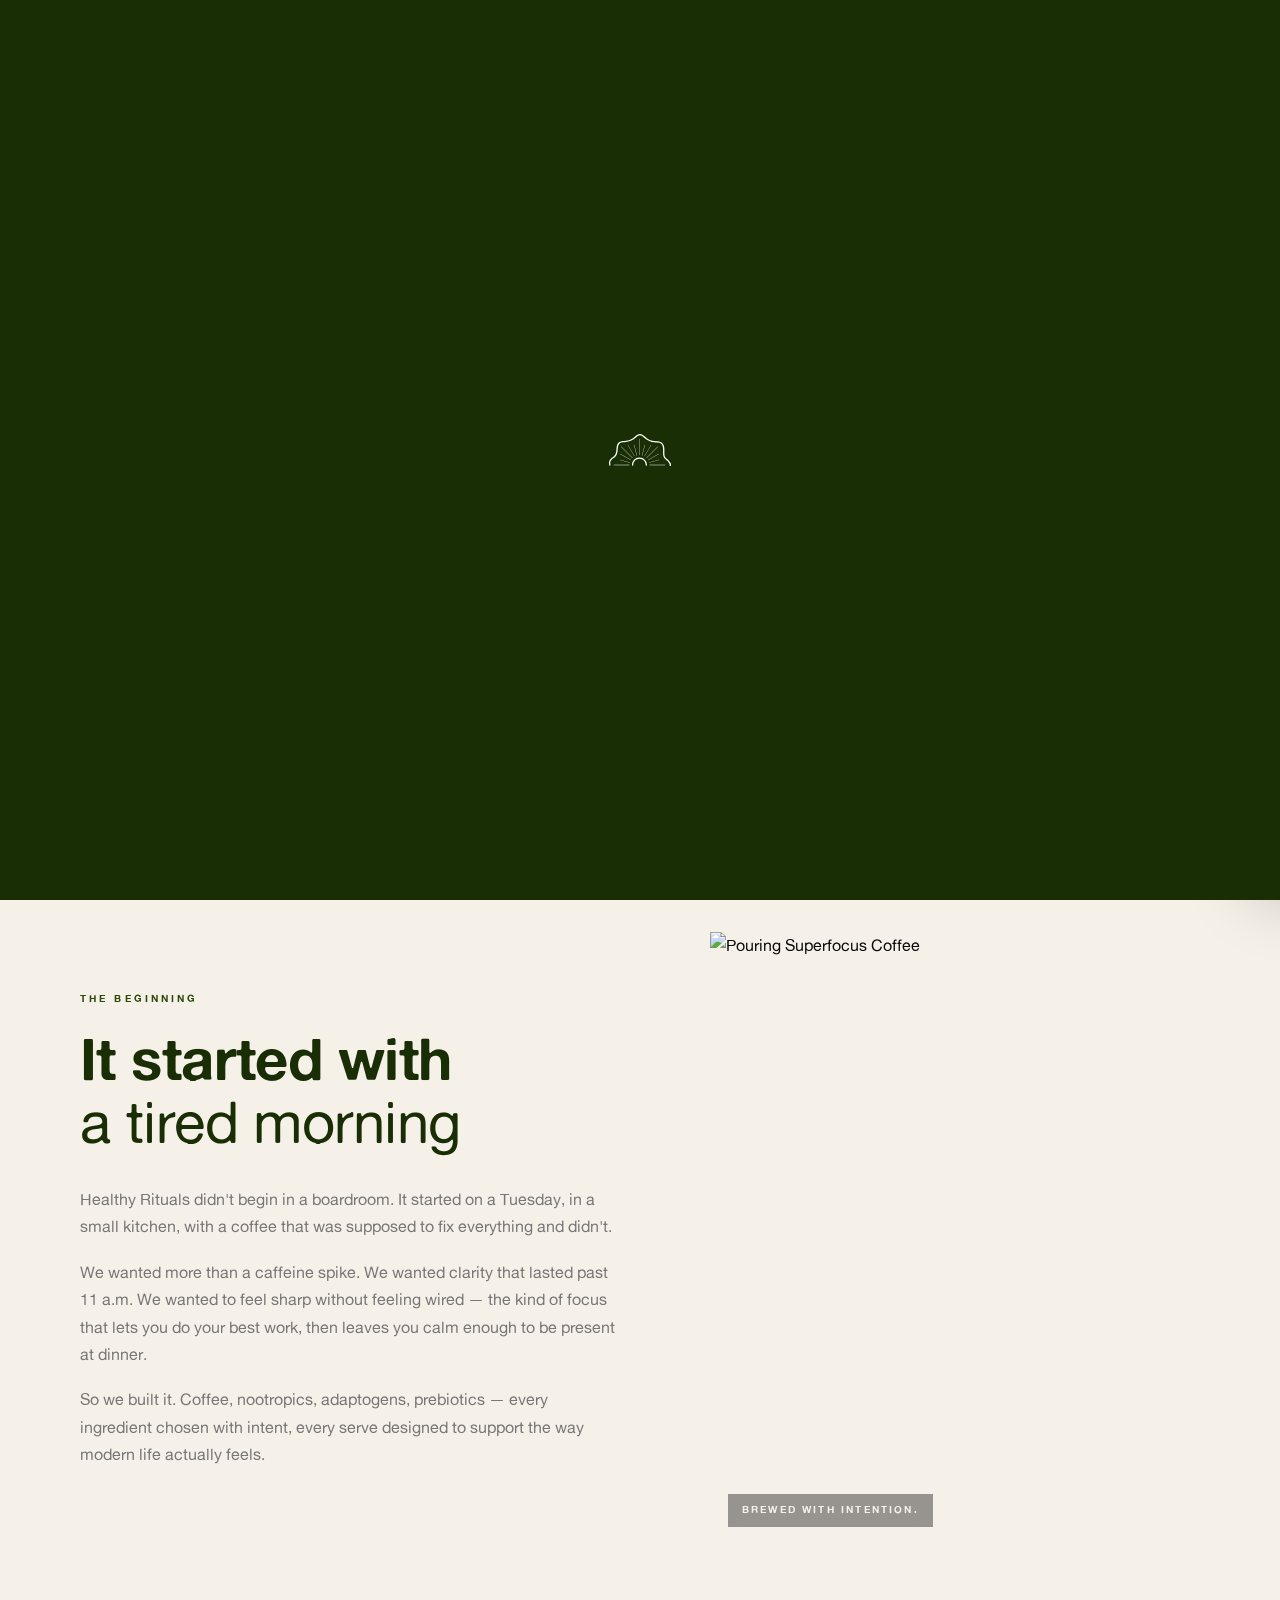
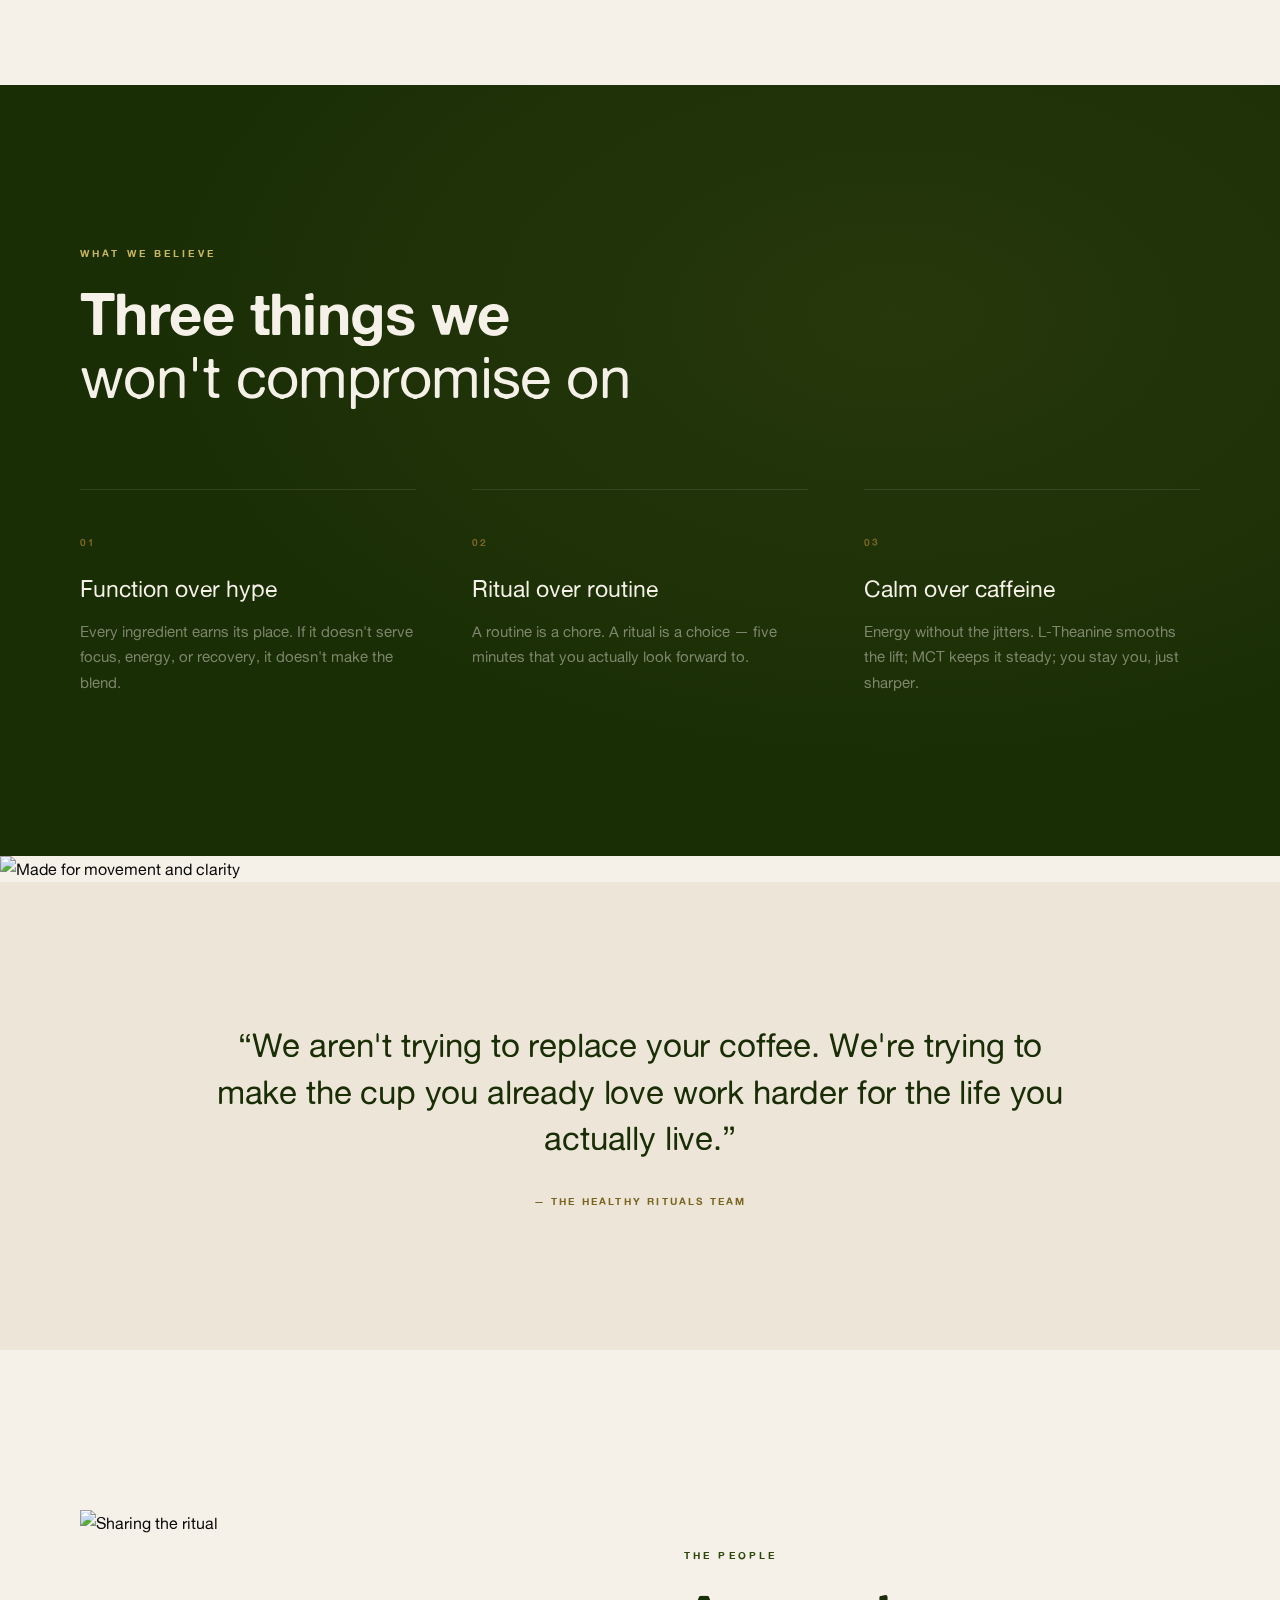
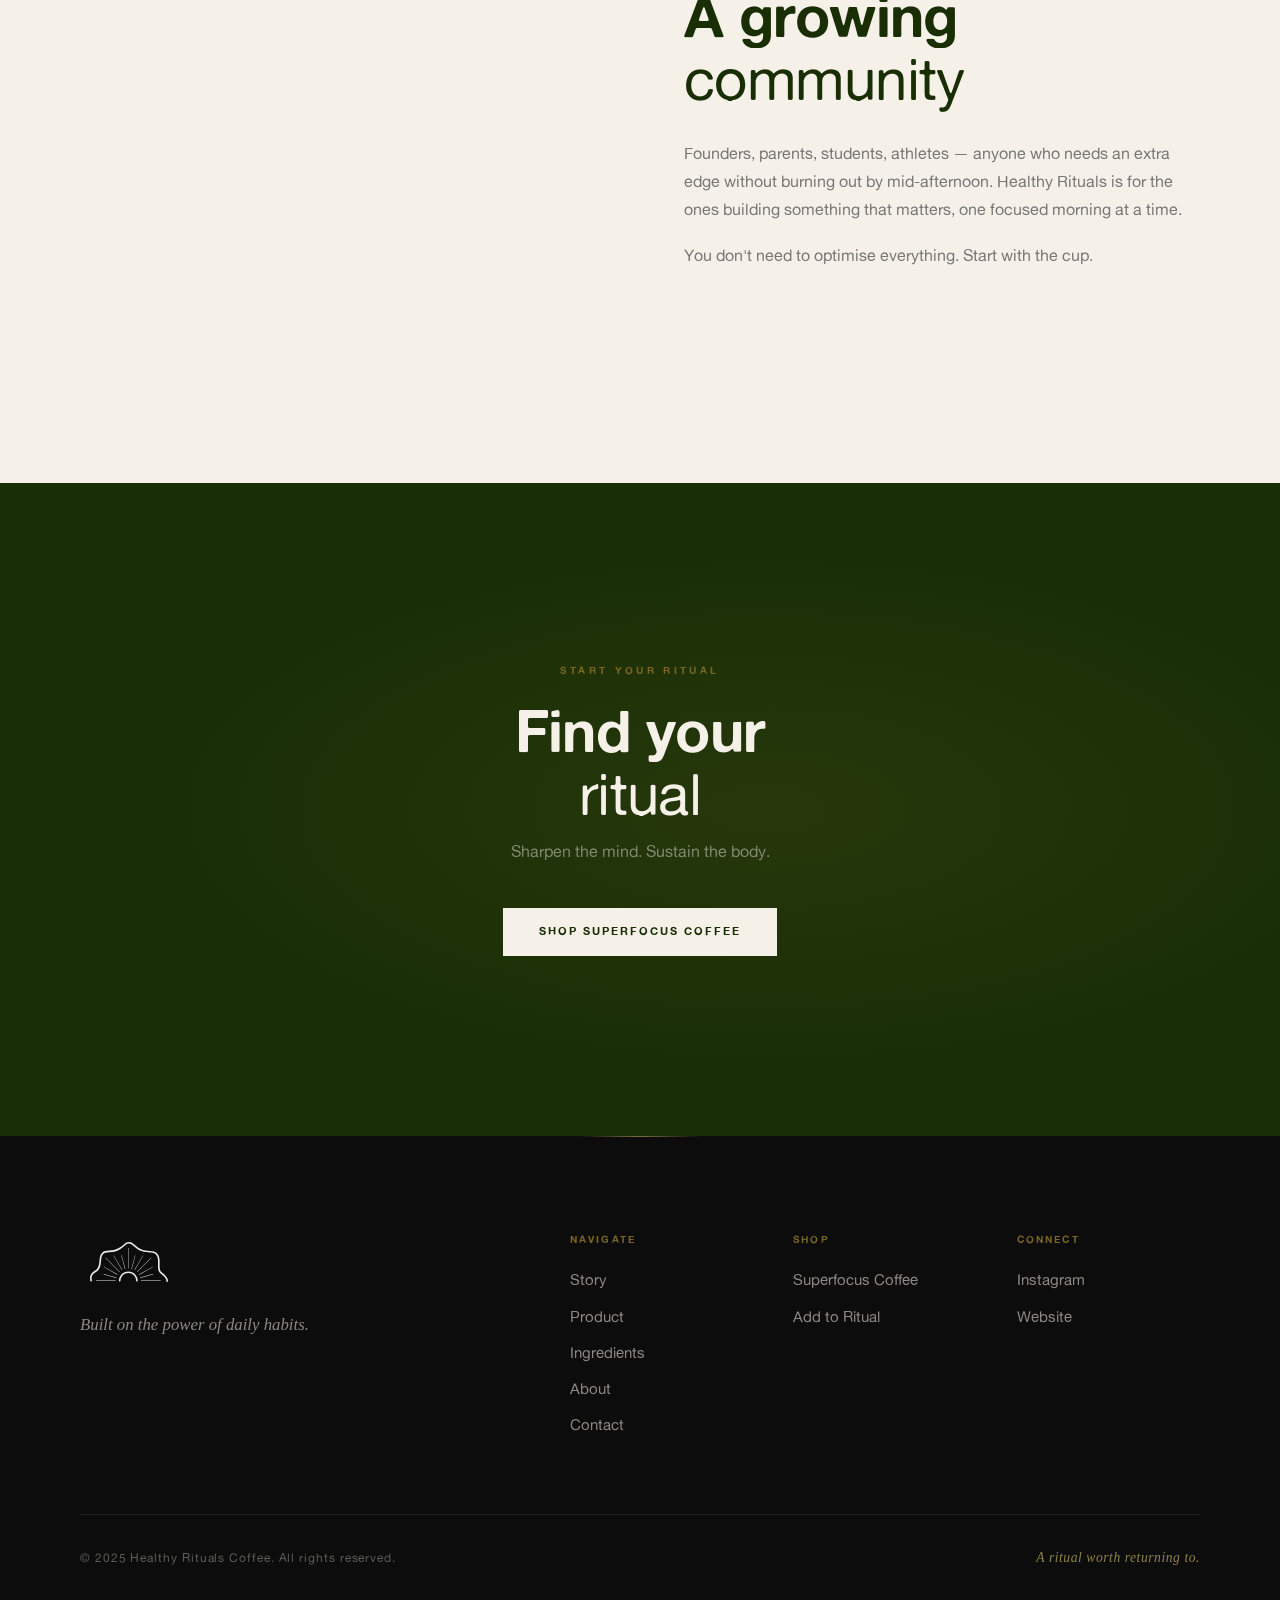
==== commit a3971c6b: "A11y + theming pass (impeccable harden / colorize / typeset / animate) - Add global :focus-visible o" ====
--- a/about.html
+++ b/about.html
@@ -10,7 +10,7 @@
   <link rel="preconnect" href="https://fonts.googleapis.com">
   <link rel="preconnect" href="https://fonts.gstatic.com" crossorigin>
   <link href="https://fonts.googleapis.com/css2?family=Cormorant+Garamond:ital,wght@0,300;0,400;0,600;1,300;1,400&family=DM+Sans:wght@400;500;700&display=swap" rel="stylesheet">
-  <link rel="stylesheet" href="styles.css">
+  <link rel="stylesheet" href="styles.css?v=20260503">
 </head>
 <body class="page-about">
 
@@ -174,6 +174,7 @@
             <a href="index.html#product">Product</a>
             <a href="index.html#ingredients">Ingredients</a>
             <a href="about.html">About</a>
+            <a href="contact.html">Contact</a>
           </div>
           <div class="footer__col">
             <span>Shop</span>
@@ -222,7 +223,7 @@
 
   <script src="https://cdnjs.cloudflare.com/ajax/libs/gsap/3.12.5/gsap.min.js"></script>
   <script src="https://cdnjs.cloudflare.com/ajax/libs/gsap/3.12.5/ScrollTrigger.min.js"></script>
-  <script src="shopify.js"></script>
-  <script src="script.js"></script>
+  <script src="shopify.js?v=20260501"></script>
+  <script src="script.js?v=20260501"></script>
 </body>
 </html>
--- a/styles.css
+++ b/styles.css
@@ -20,21 +20,40 @@
   --cream: #f5f0e8;
   --cream2: #ece5d8;
   --gold: #c8b560;
+  --gold-text: #7a6620;
   --dark: #0c0c0c;
   --grey: #777;
   --grey-light: #aaa;
   --border: rgba(26,46,5,0.08);
-  --serif: 'AlteHaas', sans-serif;
+  --serif: 'Cormorant Garamond', Georgia, serif;
   --sans: 'AlteHaas', sans-serif;
   --brand: 'AlteHaas', sans-serif;
   --ease: cubic-bezier(0.16, 1, 0.3, 1);
   --ease2: cubic-bezier(0.33, 1, 0.68, 1);
 }
 
+/* FOCUS VISIBLE — keyboard accessibility */
+:focus { outline: none; }
+:focus-visible {
+  outline: 2px solid var(--green);
+  outline-offset: 2px;
+  border-radius: 3px;
+}
+
+/* REDUCED MOTION */
+@media (prefers-reduced-motion: reduce) {
+  *, *::before, *::after {
+    animation-duration: 0.01ms !important;
+    animation-iteration-count: 1 !important;
+    transition-duration: 0.01ms !important;
+    scroll-behavior: auto !important;
+  }
+}
+
 /* RESET */
 *,*::before,*::after{margin:0;padding:0;box-sizing:border-box}
-html{-webkit-font-smoothing:antialiased;-moz-osx-font-smoothing:grayscale;scroll-behavior:smooth}
-body{font-family:var(--sans);font-weight:400;color:var(--dark);background:var(--cream);overflow-x:hidden;line-height:1.65;font-size:16px}
+html{-webkit-font-smoothing:antialiased;-moz-osx-font-smoothing:grayscale;scroll-behavior:smooth;overflow-x:hidden;width:100%}
+body{font-family:var(--sans);font-weight:400;color:var(--dark);background:var(--cream);overflow-x:hidden;line-height:1.65;font-size:16px;width:100%;position:relative}
 img{max-width:100%;height:auto;display:block}
 a{text-decoration:none;color:inherit}
 ul,ol{list-style:none}
@@ -55,7 +74,7 @@
   margin-bottom: 20px;
 }
 .tag--light { color: var(--gold); }
-.tag--gold { color: var(--gold); }
+.tag--gold { color: var(--gold-text); }
 
 h2 {
   font-family: var(--sans);
@@ -381,7 +400,7 @@
   font-family:var(--sans);font-size:1.1rem;font-weight:400;
   font-style:normal;color:var(--green);
 }
-.marquee__sep { color:var(--gold);font-style:normal; }
+.marquee__sep { color:var(--gold-text);font-style:normal; }
 @keyframes slide {
   0%{transform:translateX(0)} 100%{transform:translateX(-50%)}
 }
@@ -479,7 +498,7 @@
 }
 .benefits__n {
   font-family:var(--brand);font-size:0.65rem;font-weight:700;
-  letter-spacing:0.1em;color:var(--gold);
+  letter-spacing:0.1em;color:var(--gold-text);
   display:block;margin-bottom:24px;
 }
 .benefits__card h3 {
@@ -576,7 +595,7 @@
 .ingredients__face--back h4 {
   font-family:var(--brand);font-size:0.62rem;font-weight:700;
   letter-spacing:0.26em;text-transform:uppercase;
-  color:var(--gold);margin-bottom:26px;
+  color:var(--gold-text);margin-bottom:26px;
   position:relative;padding-bottom:14px;
 }
 .ingredients__face--back h4::after {
@@ -620,7 +639,7 @@
 }
 .howto__n {
   font-family:var(--brand);font-size:0.65rem;font-weight:700;
-  letter-spacing:0.18em;color:var(--gold);
+  letter-spacing:0.18em;color:var(--gold-text);
   display:block;margin-bottom:28px;
 }
 .howto__step h3 {
@@ -668,7 +687,7 @@
 .ifocus__list li:last-child { border-bottom:1px solid rgba(26,46,5,0.1); }
 .ifocus__list li span {
   font-family:var(--brand);font-size:0.62rem;font-weight:700;
-  letter-spacing:0.18em;color:var(--gold);
+  letter-spacing:0.18em;color:var(--gold-text);
   flex-shrink:0;
 }
 
@@ -741,7 +760,7 @@
   box-shadow:0 12px 40px rgba(26,46,5,0.08);
 }
 .reviews__stars {
-  color:var(--gold);font-size:0.85rem;letter-spacing:4px;margin-bottom:20px;
+  color:var(--gold-text);font-size:0.85rem;letter-spacing:4px;margin-bottom:20px;
 }
 .reviews__title {
   font-family:var(--sans);font-size:1.05rem;font-weight:700;
@@ -847,7 +866,7 @@
 .cta__tag {
   font-family:var(--brand);font-size:0.6rem;font-weight:700;
   letter-spacing:0.35em;text-transform:uppercase;
-  color:var(--gold);margin-bottom:20px;
+  color:var(--gold-text);margin-bottom:20px;
 }
 .cta h2 { color:var(--cream);margin-bottom:12px; }
 .cta__sub { color:rgba(245,240,232,0.45);font-size:1rem;margin-bottom:44px; }
@@ -882,7 +901,7 @@
   display:block;font-family:var(--brand);
   font-size:0.62rem;font-weight:700;
   letter-spacing:0.22em;text-transform:uppercase;
-  color:var(--gold);margin-bottom:20px;
+  color:var(--gold-text);margin-bottom:20px;
 }
 .footer__col a {
   display:block;font-size:0.92rem;
@@ -1086,7 +1105,7 @@
 }
 .abt-pillar__n {
   font-family:var(--brand);font-size:0.65rem;font-weight:700;
-  letter-spacing:0.18em;color:var(--gold);
+  letter-spacing:0.18em;color:var(--gold-text);
   display:block;margin-bottom:24px;
 }
 .abt-pillar h3 {
@@ -1124,7 +1143,7 @@
   margin-top:32px;
   font-family:var(--brand);font-size:0.62rem;font-weight:700;
   letter-spacing:0.22em;text-transform:uppercase;
-  color:var(--gold);
+  color:var(--gold-text);
 }
 
 /* Community */
@@ -1166,10 +1185,6 @@
 }
 
 /* ============ CART DRAWER ============ */
-.nav__shop {
-  background:none;cursor:pointer;
-  display:inline-flex;align-items:center;gap:8px;
-}
 .nav__cart-count {
   display:inline-flex;align-items:center;justify-content:center;
   min-width:18px;height:18px;padding:0 5px;
@@ -1305,7 +1320,7 @@
 .cart__plan-save {
   display:block;
   font-family:var(--serif);font-style:italic;font-weight:400;
-  font-size:0.78rem;color:var(--gold);margin-top:2px;
+  font-size:0.78rem;color:var(--gold-text);margin-top:2px;
 }
 
 /* Quantity stepper */
@@ -1457,6 +1472,7 @@
 .pdp__gallery {
   position:sticky;top:100px;
   display:flex;flex-direction:column;gap:18px;
+  min-width:0;
 }
 .pdp__main {
   width:100%;aspect-ratio:4/5;
@@ -1486,12 +1502,13 @@
 .pdp__panel {
   display:flex;flex-direction:column;gap:18px;
   padding:8px 0;
+  min-width:0;
 }
 .pdp__rating {
   display:flex;align-items:center;gap:10px;
   font-size:0.82rem;color:var(--grey);
 }
-.pdp__stars { color:var(--gold);font-size:1rem;letter-spacing:1px; }
+.pdp__stars { color:var(--gold-text);font-size:1rem;letter-spacing:1px; }
 .pdp__rating-text {
   font-family:var(--serif);font-style:italic;color:rgba(26,46,5,0.55);
 }
@@ -1508,6 +1525,7 @@
 .pdp__desc {
   font-size:0.96rem;line-height:1.7;color:var(--grey);
   max-width:540px;
+  overflow-wrap:break-word;
 }
 
 /* Plan picker */
@@ -1656,7 +1674,7 @@
   content:counter(step,decimal-leading-zero);
   position:absolute;left:0;top:0;
   font-family:var(--brand);font-size:0.62rem;font-weight:700;
-  letter-spacing:0.1em;color:var(--gold);
+  letter-spacing:0.1em;color:var(--gold-text);
 }
 .pdp__det-list li strong,
 .pdp__det-steps li strong {
@@ -1683,7 +1701,7 @@
 .pdp__nutri-head {
   font-family:var(--brand);font-size:0.6rem;font-weight:700;
   letter-spacing:0.12em;text-transform:uppercase;
-  color:var(--gold);
+  color:var(--gold-text);
 }
 .pdp__nutri-head span:first-child,
 .pdp__nutri-row span:first-child { color:var(--green); }
@@ -1724,7 +1742,7 @@
 }
 
 /* Reviews section */
-.pdp-reviews { padding:140px 0 120px;background:var(--cream); }
+.pdp-reviews { padding:140px 0 120px;background:var(--cream);overflow-x:hidden; }
 .pdp-reviews__head { text-align:center;margin-bottom:64px; }
 .pdp-reviews__head h2 {
   font-family:var(--sans);font-size:clamp(2.4rem,4.2vw,3.6rem);
@@ -1734,21 +1752,23 @@
 .pdp-reviews__head h2 em {
   font-family:var(--serif);font-style:italic;font-weight:300;
 }
-#yotpo-widget-mount { max-width:1100px;margin:0 auto; }
-.yotpo .yotpo-icon { color:var(--gold) !important; }
+#yotpo-widget-mount { max-width:1100px;margin:0 auto;overflow-x:hidden; }
+.yotpo .yotpo-icon { color:var(--gold-text) !important; }
 
 /* Responsive */
 @media(max-width:1024px){
   .pdp { padding:120px 0 80px; }
-  .pdp__wrap { grid-template-columns:1fr;gap:48px; }
+  .pdp__wrap { grid-template-columns:minmax(0,1fr);gap:48px; }
   .pdp__gallery { position:static; }
   .pdp__thumbs { grid-template-columns:repeat(7,1fr); }
   .pdp-reviews { padding:100px 0 80px; }
 }
 @media(max-width:768px){
-  .pdp { padding:100px 0 60px; }
-  .pdp__wrap { gap:36px; }
-  .pdp__main { aspect-ratio:1; }
+  .pdp { padding:88px 0 60px; }
+  .pdp__wrap { gap:28px; }
+  .pdp__main { aspect-ratio:1;max-height:52vh; }
+  .pdp__main img { object-position:center 30%; }
+  .pdp__panel { gap:20px; }
   .pdp__thumbs {
     display:flex;gap:8px;overflow-x:auto;
     scroll-snap-type:x mandatory;-webkit-overflow-scrolling:touch;
@@ -1756,13 +1776,15 @@
   }
   .pdp__thumbs::-webkit-scrollbar { display:none; }
   .pdp__thumb {
-    flex:0 0 80px;width:80px;height:80px;aspect-ratio:auto;
+    flex:0 0 72px;width:72px;height:72px;aspect-ratio:auto;
     scroll-snap-align:start;
   }
-  .pdp__title { font-size:2.2rem; }
-  .pdp__plan { grid-template-columns:1fr;gap:8px; }
+  .pdp__title { font-size:2.1rem; }
+  .pdp__plan { grid-template-columns:1fr;gap:22px; }
   .pdp__plan-card { padding:16px; }
   .pdp__plan-badge { right:12px; }
+  .pdp__qty-btn { width:44px;height:44px; }
+  .pdp__add { padding:16px 20px; }
   .pdp-band { height:auto;min-height:400px;padding:80px 0; }
   .pdp-band__overlay {
     background:linear-gradient(180deg,rgba(10,10,10,0.5) 0%,rgba(10,10,10,0.65) 100%);
@@ -1772,8 +1794,121 @@
   .pdp-reviews { padding:80px 0 60px; }
   .pdp-reviews__head { margin-bottom:40px; }
   .pdp__nutri-head,
-  .pdp__nutri-row { font-size:0.78rem; }
+  .pdp__nutri-row { font-size:0.78rem;gap:8px; }
   .nav__cart { width:38px;height:38px;margin-left:8px; }
   .nav__cart svg { width:16px;height:16px; }
-}
-
+  .cart__qty button { width:40px;height:40px; }
+}
+@media(max-width:480px){
+  .pdp { padding:80px 0 56px; }
+  .pdp__main { max-height:46vh; }
+  .pdp__title { font-size:1.85rem; }
+  .pdp__desc { font-size:0.92rem; }
+  .pdp-band__content h2 { font-size:1.85rem; }
+  .pdp__nutri-head,
+  .pdp__nutri-row { font-size:0.72rem;gap:6px; }
+  .pdp__inclusions li { font-size:0.84rem; }
+}
+
+/* ============ CONTACT PAGE ============ */
+.page-contact { background:var(--cream); }
+.contact { padding:160px 0 120px; }
+.contact .wrap { max-width:760px; }
+
+.contact__intro { text-align:center;margin-bottom:56px; }
+.contact__intro .tag { display:inline-block;margin-bottom:18px; }
+.contact__intro h1 {
+  font-family:var(--sans);font-size:clamp(2.4rem,4.6vw,3.8rem);
+  font-weight:400;line-height:1.05;color:var(--green);
+  margin:0 0 22px;
+}
+.contact__intro h1 em {
+  font-family:var(--serif);font-style:italic;font-weight:300;
+  color:var(--gold-text);
+}
+.contact__intro p {
+  font-family:var(--serif);font-style:italic;font-weight:300;
+  font-size:1.15rem;line-height:1.6;color:var(--green2);
+  max-width:520px;margin:0 auto;
+}
+
+.contact__card {
+  background:#fff;border:1px solid rgba(26,46,5,0.08);
+  border-radius:14px;padding:48px;
+  box-shadow:0 4px 24px rgba(26,46,5,0.04);
+}
+.contact__title {
+  font-family:var(--sans);font-size:1.5rem;font-weight:500;
+  color:var(--green);margin:0 0 28px;letter-spacing:-0.01em;
+  padding-bottom:18px;border-bottom:1px solid rgba(26,46,5,0.1);
+}
+
+.contact__honeypot { position:absolute;left:-9999px;opacity:0;pointer-events:none; }
+
+.contact__field { margin-bottom:22px;display:flex;flex-direction:column; }
+.contact__field label {
+  font-size:0.92rem;font-weight:500;color:var(--green);
+  margin-bottom:8px;letter-spacing:0.01em;
+}
+.contact__req { color:#c64a2c;font-weight:500; }
+
+.contact__field input,
+.contact__field select,
+.contact__field textarea {
+  font-family:var(--sans);font-size:1rem;color:var(--dark);
+  background:#fff;border:1px solid rgba(26,46,5,0.18);
+  border-radius:8px;padding:12px 14px;width:100%;
+  transition:border-color 0.18s ease,box-shadow 0.18s ease;
+  box-sizing:border-box;
+}
+.contact__field input:focus,
+.contact__field select:focus,
+.contact__field textarea:focus {
+  outline:none;border-color:var(--green);
+  box-shadow:0 0 0 3px rgba(26,46,5,0.12);
+}
+.contact__field textarea { resize:vertical;min-height:140px;line-height:1.55; }
+.contact__field select { appearance:none;-webkit-appearance:none;background-image:url("data:image/svg+xml;utf8,<svg xmlns='http://www.w3.org/2000/svg' width='14' height='14' viewBox='0 0 24 24' fill='none' stroke='%231a2e05' stroke-width='2' stroke-linecap='round' stroke-linejoin='round'><polyline points='6 9 12 15 18 9'/></svg>");background-repeat:no-repeat;background-position:right 14px center;padding-right:38px; }
+.contact__field input::placeholder { color:rgba(26,46,5,0.35); }
+
+.contact__submit {
+  width:100%;margin-top:8px;padding:16px 24px;
+  background:var(--green);color:var(--cream);
+  font-size:1rem;letter-spacing:0.04em;
+}
+.contact__submit:hover { background:var(--green2); }
+.contact__submit:disabled { opacity:0.65;cursor:not-allowed; }
+
+.contact__feedback {
+  margin-top:20px;padding:14px 16px;border-radius:8px;
+  font-size:0.94rem;line-height:1.5;
+}
+.contact__feedback.is-success {
+  background:rgba(26,46,5,0.06);border:1px solid rgba(26,46,5,0.18);
+  color:var(--green);
+}
+.contact__feedback.is-error {
+  background:rgba(198,74,44,0.08);border:1px solid rgba(198,74,44,0.25);
+  color:#a8391f;
+}
+
+.contact__direct {
+  text-align:center;margin-top:40px;
+  font-family:var(--serif);font-style:italic;font-size:1rem;
+  color:var(--green2);
+}
+.contact__direct a { color:var(--green);text-decoration:underline; }
+
+@media(max-width:768px){
+  .contact { padding:110px 0 80px; }
+  .contact__card { padding:28px 22px;border-radius:12px; }
+  .contact__intro { margin-bottom:36px; }
+  .contact__intro p { font-size:1.04rem; }
+}
+@media(max-width:480px){
+  .contact { padding:96px 0 64px; }
+  .contact__card { padding:24px 18px; }
+  .contact__title { font-size:1.3rem;margin-bottom:22px; }
+  .contact__field { margin-bottom:18px; }
+}
+
